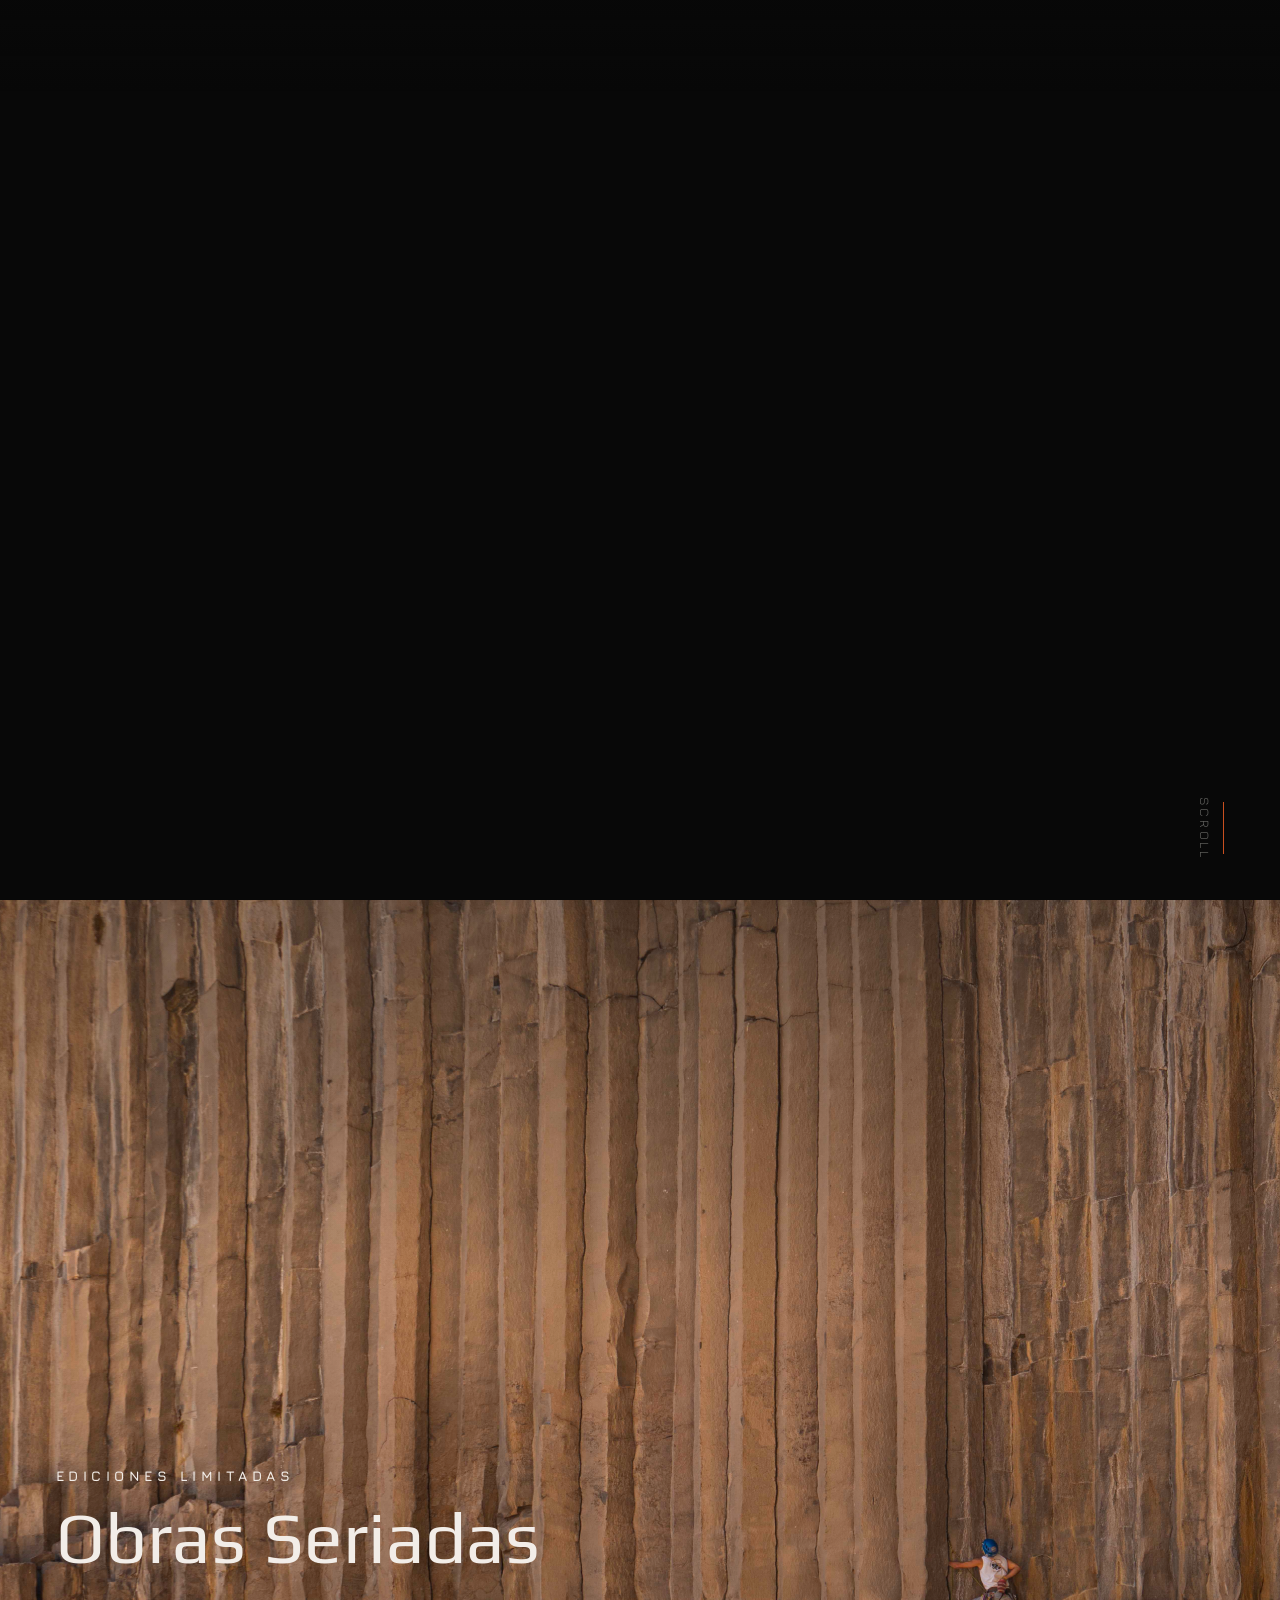
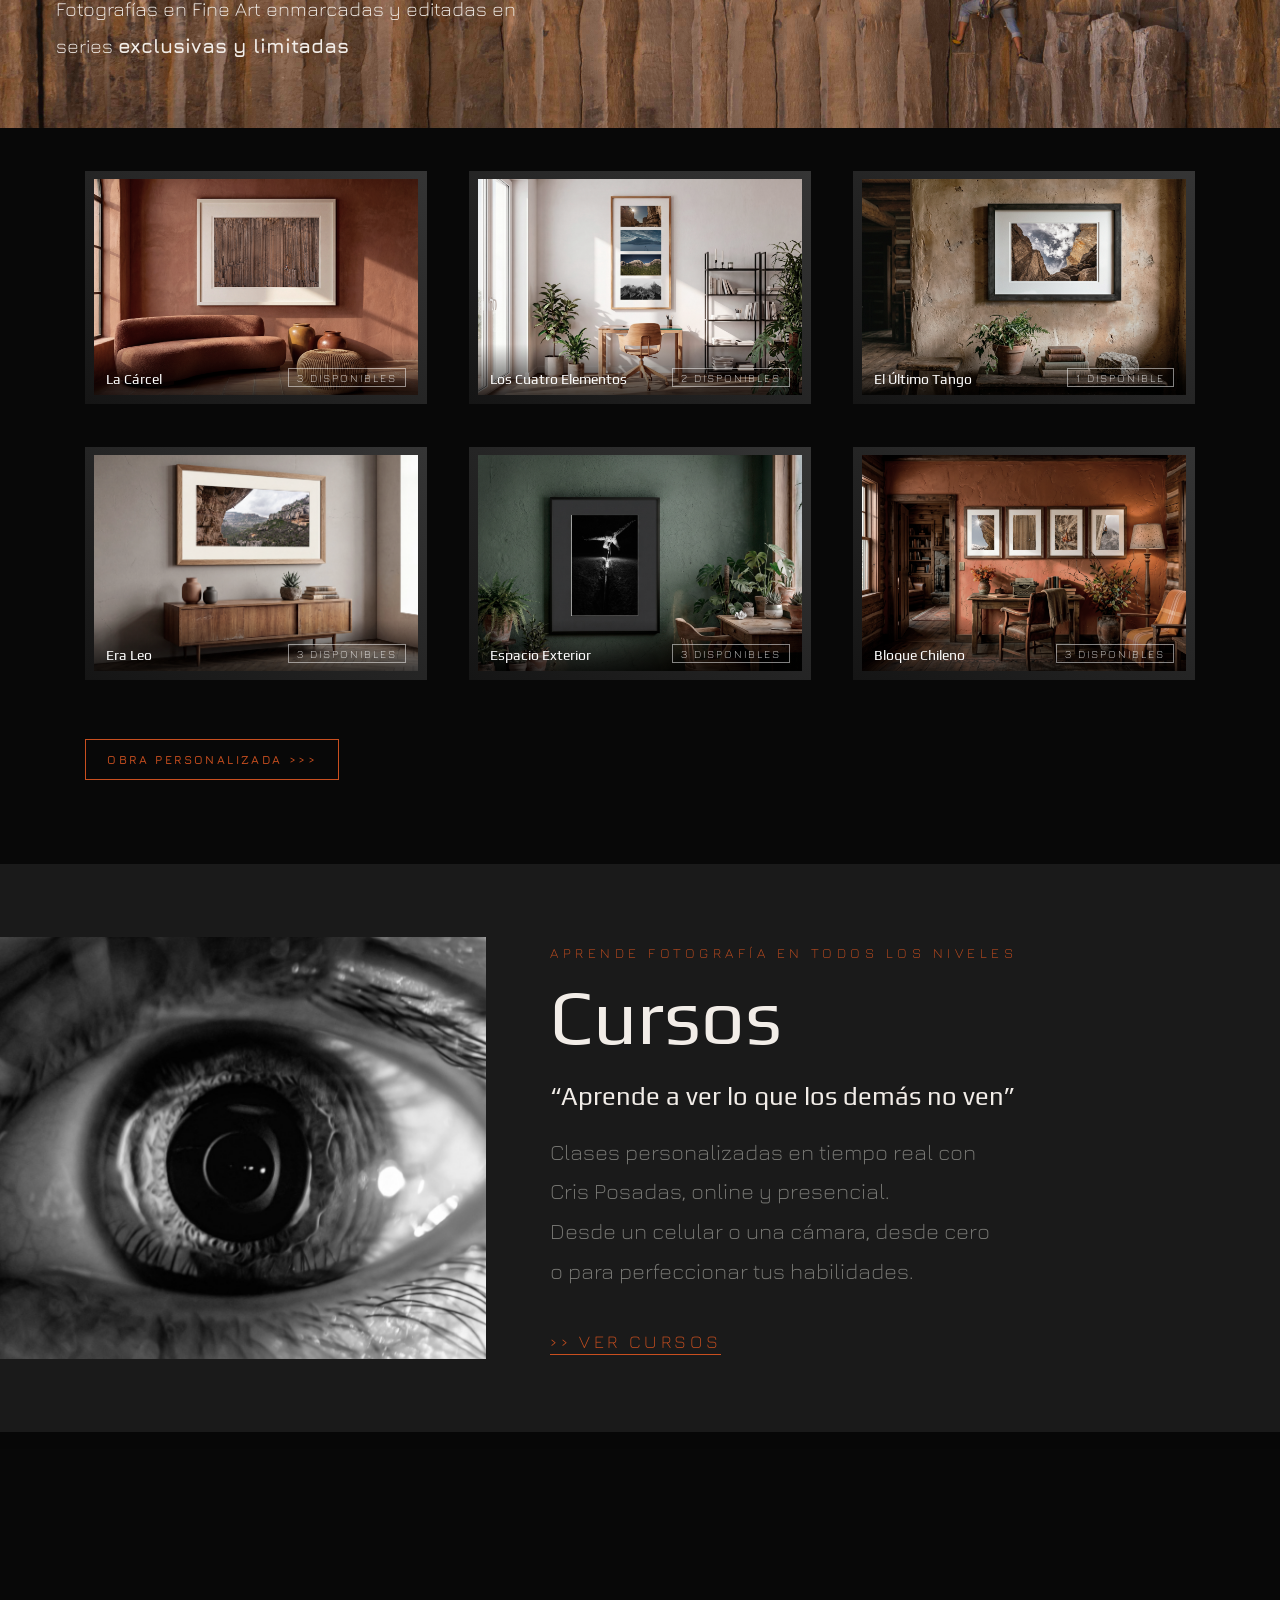
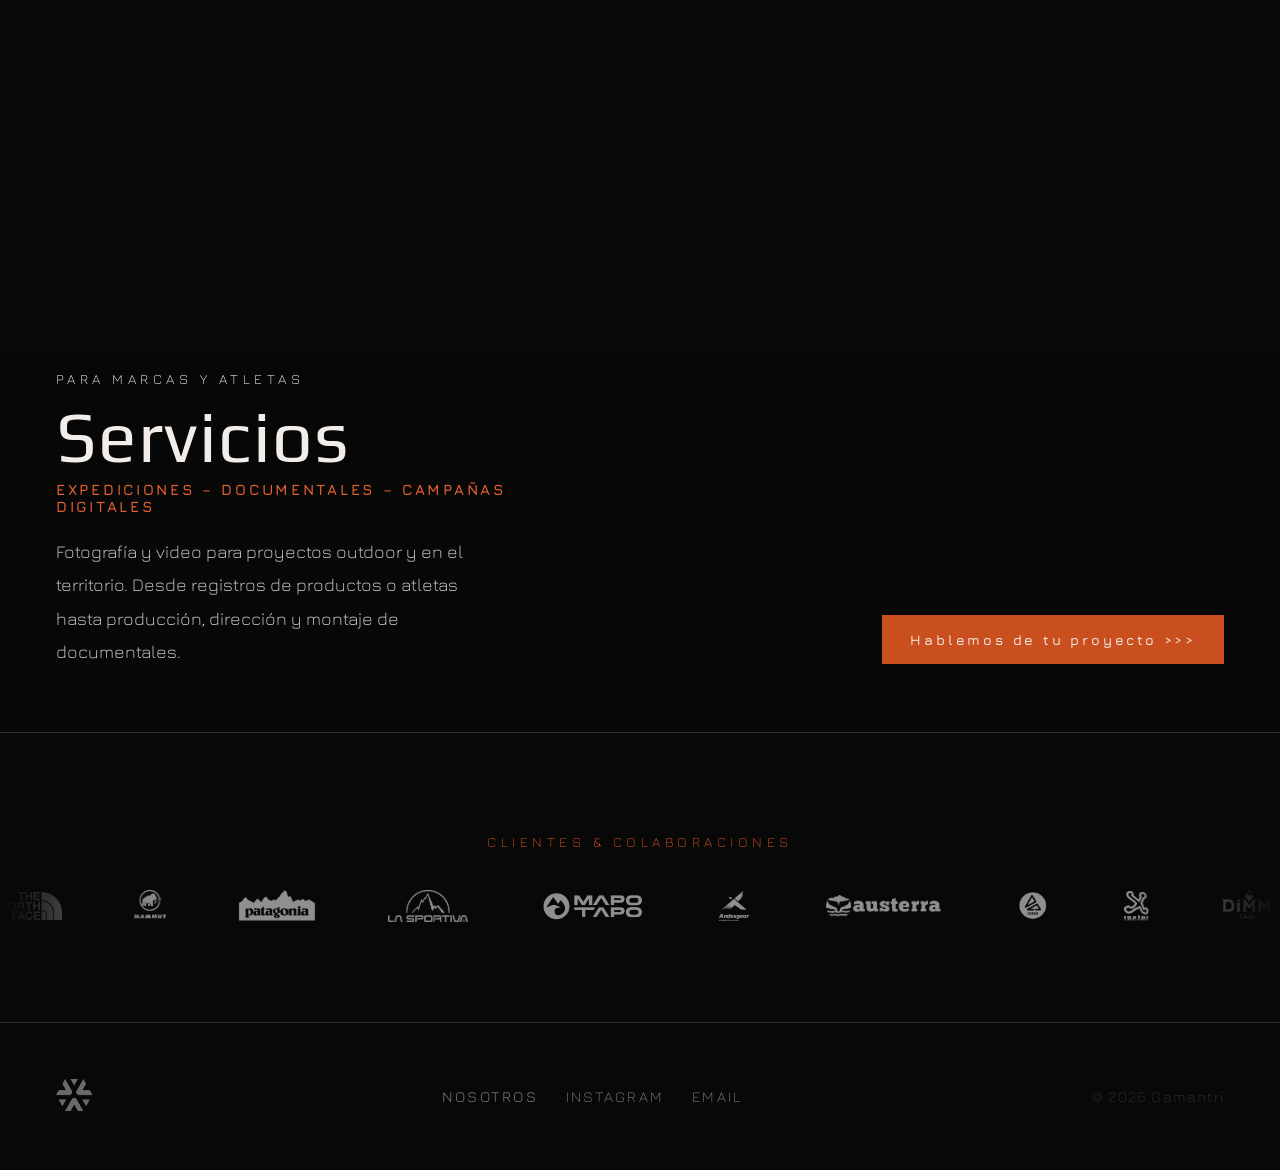
==== index.html @ 30b65efa "I-Ga-CO: swap imgFoto/Zoom/Full obras 3↔4 / mob-I-He: botón × para cerrar menú móvil Co-Authored-By:" ====
<!DOCTYPE html>
<html lang="es">
<head>
  <meta charset="UTF-8" />
  <meta name="viewport" content="width=device-width, initial-scale=1.0" />
  <title>GAMANTRI — Outdoor Photography</title>
  <meta name="description" content="Fotografía de escalada y naturaleza. Ediciones limitadas, cursos y servicios audiovisuales en los entornos más exigentes del planeta." />
  <meta property="og:type" content="website" />
  <meta property="og:url" content="https://gamantri.com/" />
  <meta property="og:title" content="GAMANTRI — Climbing and Outdoor Photography" />
  <meta property="og:description" content="Fotografía de escalada y naturaleza. Ediciones limitadas, cursos y servicios audiovisuales en los entornos más exigentes del planeta." />
  <meta property="og:image" content="https://gamantri.com/shared/assets/images/obras/1-O-Mu-F.jpg" />
  <meta name="twitter:card" content="summary_large_image" />
  <link rel="icon" type="image/svg+xml" href="shared/assets/favicon.svg" />

  <link rel="preconnect" href="https://cdnjs.cloudflare.com" />

  <link rel="stylesheet" href="shared/styles.css?v=6" />

  <script src="https://cdnjs.cloudflare.com/ajax/libs/gsap/3.12.5/gsap.min.js" defer></script>
  <script src="https://cdnjs.cloudflare.com/ajax/libs/gsap/3.12.5/ScrollTrigger.min.js" defer></script>
  <script src="shared/main.js?v=5" defer></script>
</head>
<body>

  <!-- Loader -->
  <div id="loader">
    <img src="shared/assets/logo-simbolo-blanco.png" alt="Gamantri" />
    <div id="loader-progress">
      <div id="loader-bar"><div id="loader-bar-fill"></div></div>
      <span id="loader-percent">0%</span>
    </div>
  </div>

  <!-- Menú mobile -->
  <div class="mobile-menu" id="mobile-menu">
    <button class="mobile-menu-close" onclick="closeMobileMenu()" aria-label="Cerrar menú">×</button>
    <a onclick="scrollToSection('#obras'); closeMobileMenu()"
       data-es="Obras" data-en="Fine Art">Obras</a>
    <a onclick="scrollToSection('#cursos'); closeMobileMenu()"
       data-es="Cursos" data-en="Courses">Cursos</a>
    <a onclick="scrollToSection('#servicios'); closeMobileMenu()"
       data-es="Servicios" data-en="Services">Servicios</a>
    <button onclick="openOverlay('overlay-cris'); closeMobileMenu()"
            data-es="Nosotros" data-en="About">Nosotros</button>
    <div class="lang-toggle mobile-lang" style="margin-top:40px">
      <button class="lang-btn active" onclick="setLang('es')">ES</button>
      <span class="lang-sep">·</span>
      <button class="lang-btn" onclick="setLang('en')">EN</button>
    </div>
  </div>

  <!-- ── HEADER ── -->
  <header id="header">
    <button class="logo-btn" onclick="scrollToTop()">
      <img src="shared/assets/logo-simbolo-blanco.png" alt="Gamantri" />
    </button>
    <div style="display:flex;align-items:center;gap:0">
      <nav class="nav-links">
        <a onclick="scrollToSection('#obras')"
           data-es="Obras" data-en="Fine Art">Obras</a>
        <a onclick="scrollToSection('#cursos')"
           data-es="Cursos" data-en="Courses">Cursos</a>
        <a onclick="scrollToSection('#servicios')"
           data-es="Servicios" data-en="Services">Servicios</a>
        <a onclick="openOverlay('overlay-cris')"
           data-es="Nosotros" data-en="About"
           style="color:var(--accent)">Nosotros</a>
      </nav>
      <div class="lang-toggle">
        <button class="lang-btn active" onclick="setLang('es')">ES</button>
        <span class="lang-sep">·</span>
        <button class="lang-btn" onclick="setLang('en')">EN</button>
      </div>
      <button class="hamburger" id="hamburger" onclick="toggleMobileMenu()" aria-label="Menú">
        <span></span><span></span><span></span>
      </button>
    </div>
  </header>

  <!-- ══════════════ HERO ══════════════ -->
  <section id="hero">
    <video class="hero-img" autoplay muted loop playsinline preload="auto">
      <source src="shared/assets/videos/HERO_3.mp4" type="video/mp4" />
    </video>
    <div class="hero-overlay"></div>
    <div class="hero-content">
      <img class="hero-logo" src="shared/assets/logo-horizontal-blanco.png" alt="Gamantri" />
      <p class="hero-tagline"
         data-es="Fotografía de escalada y naturaleza"
         data-en="Climbing and Outdoor Photography">
        Fotografía de escalada y naturaleza
      </p>
    </div>
    <div class="scroll-indicator">Scroll</div>
  </section>

  <!-- ══════════════ OBRAS ══════════════ -->
  <section id="obras">

    <div class="obras-hero">
      <div class="obras-hero-img"></div>
      <div class="obras-hero-overlay"></div>
      <div class="obras-hero-text">
        <div>
          <p class="label reveal"
             data-es="Ediciones limitadas" data-en="Limited editions">Ediciones limitadas</p>
          <h2 class="obras-hero-title reveal reveal-d1"
              data-es="Obras Seriadas" data-en="Fine Art Works">Obras Seriadas</h2>
        </div>
        <p class="obras-hero-copy reveal reveal-d2"
           data-es="Fotografías en Fine Art enmarcadas y editadas en series <strong>exclusivas y limitadas</strong>"
           data-en="Fine Art photographs framed and released in <strong>exclusive and limited</strong> series">
          Fotografías en Fine Art enmarcadas y editadas en series <strong>exclusivas y limitadas</strong>
        </p>
      </div>
    </div>

    <div class="obras-grid">

      <div class="obra-card" onclick="openObra(0)">
        <div class="obra-celda">
          <div class="obra-img-wrap">
            <img class="obra-img-base" src="shared/assets/images/obras/I-Ga/O-Mu-F (1).jpg" alt="La Cárcel" />
            <img class="obra-img-hover" src="shared/assets/images/obras/I-Ga/O-Mu-Z (1).jpg" alt="La Cárcel color" />
            <div class="obra-label">
              <div class="obra-card-title">La Cárcel</div>
              <span class="obra-badge" data-es="3 disponibles" data-en="3 available">3 disponibles</span>
            </div>
          </div>
        </div>
      </div>

      <div class="obra-card" onclick="openObra(2)">
        <div class="obra-celda">
          <div class="obra-img-wrap">
            <img class="obra-img-base" src="shared/assets/images/obras/I-Ga/O-Mu-F (2).jpg" alt="Los Cuatro Elementos" />
            <img class="obra-img-hover" src="shared/assets/images/obras/I-Ga/O-Mu-Z (2).jpg" alt="Los Cuatro Elementos color" />
            <div class="obra-label">
              <div class="obra-card-title">Los Cuatro Elementos</div>
              <span class="obra-badge" data-es="2 disponibles" data-en="2 available">2 disponibles</span>
            </div>
          </div>
        </div>
      </div>

      <div class="obra-card" onclick="openObra(6)">
        <div class="obra-celda">
          <div class="obra-img-wrap">
            <img class="obra-img-base" src="shared/assets/images/obras/I-Ga/O-Mu-F (3).jpg" alt="El Último Tango" />
            <img class="obra-img-hover" src="shared/assets/images/obras/I-Ga/O-Mu-Z (3).jpg" alt="El Último Tango color" />
            <div class="obra-label">
              <div class="obra-card-title">El Último Tango</div>
              <span class="obra-badge" data-es="1 disponible" data-en="1 available">1 disponible</span>
            </div>
          </div>
        </div>
      </div>

      <div class="obra-card" onclick="openObra(3)">
        <div class="obra-celda">
          <div class="obra-img-wrap">
            <img class="obra-img-base" src="shared/assets/images/obras/I-Ga/O-Mu-F (4).jpg" alt="Era Leo" />
            <img class="obra-img-hover" src="shared/assets/images/obras/I-Ga/O-Mu-Z (4).jpg" alt="Era Leo color" />
            <div class="obra-label">
              <div class="obra-card-title">Era Leo</div>
              <span class="obra-badge" data-es="3 disponibles" data-en="3 available">3 disponibles</span>
            </div>
          </div>
        </div>
      </div>

      <div class="obra-card" onclick="openObra(9)">
        <div class="obra-celda">
          <div class="obra-img-wrap">
            <img class="obra-img-base" src="shared/assets/images/obras/I-Ga/O-Mu-F (5).jpg" alt="Universo" />
            <img class="obra-img-hover" src="shared/assets/images/obras/I-Ga/O-Mu-Z (5).jpg" alt="Universo color" />
            <div class="obra-label">
              <div class="obra-card-title">Espacio Exterior</div>
              <span class="obra-badge" data-es="3 disponibles" data-en="3 available">3 disponibles</span>
            </div>
          </div>
        </div>
      </div>

      <div class="obra-card" onclick="openObra(8)">
        <div class="obra-celda">
          <div class="obra-img-wrap">
            <img class="obra-img-base" src="shared/assets/images/obras/I-Ga/O-Mu-F (6).jpg" alt="Bloque Chileno" />
            <img class="obra-img-hover" src="shared/assets/images/obras/I-Ga/O-Mu-Z (6).jpg" alt="Bloque Chileno color" />
            <div class="obra-label">
              <div class="obra-card-title">Bloque Chileno</div>
              <span class="obra-badge" data-es="3 disponibles" data-en="3 available">3 disponibles</span>
            </div>
          </div>
        </div>
      </div>

    </div>

    <div class="obras-footer-row">
      <button class="btn-obra-personalizada" onclick="openOverlayEncargo('personalizada')"
              data-es="OBRA PERSONALIZADA >>>" data-en="CUSTOM ARTWORK >>>">OBRA PERSONALIZADA >>></button>
      <a class="btn-coleccion-exclusiva" href="obras-exclusivas.html" id="btn-oex-cta">
        <span class="oex-cta-text" data-es="COLECCIÓN EXCLUSIVA" data-en="EXCLUSIVE COLLECTION">COLECCIÓN EXCLUSIVA</span>
        <img class="oex-cta-logo" src="shared/assets/logo-simbolo-blanco.png" alt="" />
      </a>
    </div>

  </section>

  <!-- ══════════════ CURSOS ══════════════ -->
  <section id="cursos">

    <div class="cursos-video">
      <img src="shared/assets/images/cursos/0-C-P.jpg" alt="Cursos Gamantri" style="width:100%;height:100%;object-fit:cover;display:block;" />
    </div>

    <div class="cursos-text">
      <p class="label reveal"
         data-es="Aprende fotografía en todos los niveles"
         data-en="Learn photography at every level">Aprende fotografía en todos los niveles</p>
      <h2 class="cursos-title reveal reveal-d1" data-es="Cursos" data-en="Courses">Cursos</h2>
      <p class="cursos-hook reveal reveal-d2"
         data-es="&ldquo;Aprende a ver lo que los demás no ven&rdquo;"
         data-en="&ldquo;Learn to see what others can&rsquo;t&rdquo;">
        &ldquo;Aprende a ver lo que los demás no ven&rdquo;
      </p>
      <p class="cursos-copy reveal reveal-d2"
         data-es="Clases personalizadas en tiempo real con Cris Posadas, on-line y presencial. Desde un celular o una cámara, desde cero o para perfeccionar tus habilidades."
         data-en="Personalized real-time lessons with Cris Posadas, online and in person. From a phone or a camera, from scratch or to sharpen your skills.">
        Clases personalizadas en tiempo real con Cris Posadas, online y presencial.<br>
        Desde un celular o una cámara, desde cero o para perfeccionar tus habilidades.
      </p>
      <div class="reveal reveal-d3">
        <a class="cursos-cta" href="cursos.html"
           data-es="&rsaquo;&rsaquo; Ver Cursos"
           data-en="&rsaquo;&rsaquo; View Courses">&rsaquo;&rsaquo; Ver Cursos</a>
      </div>
    </div>

  </section>

  <!-- ══════════════ SERVICIOS ══════════════ -->
  <section id="servicios">
    <video class="servicios-video" autoplay muted loop playsinline preload="auto">
      <source src="shared/assets/videos/SERVICIOS.mp4" type="video/mp4" />
    </video>
    <div class="servicios-overlay"></div>
    <div class="servicios-bottom-gradient"></div>
    <div class="servicios-content">
      <div class="servicios-left">
        <p class="label reveal"
           data-es="Para marcas y atletas" data-en="For brands &amp; athletes">Para marcas y atletas</p>
        <h2 class="servicios-title reveal reveal-d1"
            data-es="Servicios" data-en="Services">Servicios</h2>
        <p class="servicios-subtitle reveal reveal-d2">
          <span data-es="Expediciones – Documentales – Campañas digitales"
                data-en="Expeditions – Documentaries – Digital campaigns">Expediciones – Documentales – Campañas digitales</span>
        </p>
        <p class="servicios-copy reveal reveal-d3"
           data-es="Fotografía y video para proyectos outdoor y en el territorio. Desde registros de productos o atletas hasta producción, dirección y montaje de documentales."
           data-en="Photography and video for outdoor and field projects. From product or athlete shoots to production, direction and editing of documentaries.">
          Fotografía y video para proyectos outdoor y en el territorio. Desde registros de productos o atletas hasta producción, dirección y montaje de documentales.
        </p>
      </div>
      <div class="servicios-right reveal reveal-d3">
        <button class="btn-servicios" onclick="openOverlay('overlay-briefing')"
                data-es="Hablemos de tu proyecto >>>" data-en="Let's talk about your project >>>">
          Hablemos de tu proyecto >>>
        </button>
      </div>
    </div>
  </section>

  <!-- ══════════════ CLIENTES ══════════════ -->
  <section id="clientes">
    <p class="label reveal" style="text-align:center"
       data-es="Clientes &amp; Colaboraciones" data-en="Clients &amp; Collaborations">Clientes &amp; Colaboraciones</p>
    <div class="marquee-track">
      <div class="marquee-inner">
        <img class="logo-client" src="shared/assets/logos-footer/1-TNF.png" alt="The North Face" loading="lazy" onclick="openFooterFoto('1-TNF')">
        <img class="logo-client" src="shared/assets/logos-footer/2-M.png" alt="2-M" loading="lazy" onclick="openFooterFoto('2-M')">
        <img class="logo-client" src="shared/assets/logos-footer/3-P.png" alt="3-P" loading="lazy" onclick="openFooterFoto('3-P')">
        <img class="logo-client" src="shared/assets/logos-footer/4-LS.png" alt="4-LS" loading="lazy" onclick="openFooterFoto('4-LS')">
        <img class="logo-client" src="shared/assets/logos-footer/5-MT.png" alt="5-MT" loading="lazy" onclick="openFooterFoto('5-MT')">
        <img class="logo-client" src="shared/assets/logos-footer/6-AG.png" alt="6-AG" loading="lazy" onclick="openFooterFoto('6-AG')">
        <img class="logo-client" src="shared/assets/logos-footer/7-A.png" alt="7-A" loading="lazy" onclick="openFooterFoto('7-A')">
        <img class="logo-client" src="shared/assets/logos-footer/8-C.png" alt="8-C" loading="lazy" onclick="openFooterFoto('8-C')">
        <img class="logo-client" src="shared/assets/logos-footer/9-R.png" alt="9-R" loading="lazy" onclick="openFooterFoto('9-R')">
        <img class="logo-client" src="shared/assets/logos-footer/10-DC.png" alt="10-DC" loading="lazy" onclick="openFooterFoto('10-DC')">
        <img class="logo-client" src="shared/assets/logos-footer/11-DA.png" alt="11-DA" loading="lazy" onclick="openFooterFoto('11-DA')">
        <img class="logo-client" src="shared/assets/logos-footer/12-S.png" alt="12-S" loading="lazy" onclick="openFooterFoto('12-S')">
        <img class="logo-client" src="shared/assets/logos-footer/13-G.png" alt="13-G" loading="lazy" onclick="openFooterFoto('13-G')">
        <img class="logo-client" src="shared/assets/logos-footer/14-CC.png" alt="14-CC" loading="lazy" onclick="openFooterFoto('14-CC')">
        <img class="logo-client" src="shared/assets/logos-footer/15-G.png" alt="15-G" loading="lazy" onclick="openFooterFoto('15-G')">
        <img class="logo-client" src="shared/assets/logos-footer/16-OC.png" alt="16-OC" loading="lazy" onclick="openFooterFoto('16-OC')">
        <img class="logo-client" src="shared/assets/logos-footer/17-TCH.png" alt="17-TCH" loading="lazy" onclick="openFooterFoto('17-TCH')">
        <img class="logo-client" src="shared/assets/logos-footer/18-S.png" alt="18-S" loading="lazy" onclick="openFooterFoto('18-S')">
        <img class="logo-client" src="shared/assets/logos-footer/19-M.png" alt="19-M" loading="lazy" onclick="openFooterFoto('19-M')">
        <img class="logo-client" src="shared/assets/logos-footer/20-RM.png" alt="20-RM" loading="lazy" onclick="openFooterFoto('20-RM')">
        <!-- Duplicado para loop continuo -->
        <img class="logo-client" src="shared/assets/logos-footer/1-TNF.png" alt="The North Face" loading="lazy" onclick="openFooterFoto('1-TNF')">
        <img class="logo-client" src="shared/assets/logos-footer/2-M.png" alt="2-M" loading="lazy" onclick="openFooterFoto('2-M')">
        <img class="logo-client" src="shared/assets/logos-footer/3-P.png" alt="3-P" loading="lazy" onclick="openFooterFoto('3-P')">
        <img class="logo-client" src="shared/assets/logos-footer/4-LS.png" alt="4-LS" loading="lazy" onclick="openFooterFoto('4-LS')">
        <img class="logo-client" src="shared/assets/logos-footer/5-MT.png" alt="5-MT" loading="lazy" onclick="openFooterFoto('5-MT')">
        <img class="logo-client" src="shared/assets/logos-footer/6-AG.png" alt="6-AG" loading="lazy" onclick="openFooterFoto('6-AG')">
        <img class="logo-client" src="shared/assets/logos-footer/7-A.png" alt="7-A" loading="lazy" onclick="openFooterFoto('7-A')">
        <img class="logo-client" src="shared/assets/logos-footer/8-C.png" alt="8-C" loading="lazy" onclick="openFooterFoto('8-C')">
        <img class="logo-client" src="shared/assets/logos-footer/9-R.png" alt="9-R" loading="lazy" onclick="openFooterFoto('9-R')">
        <img class="logo-client" src="shared/assets/logos-footer/10-DC.png" alt="10-DC" loading="lazy" onclick="openFooterFoto('10-DC')">
        <img class="logo-client" src="shared/assets/logos-footer/11-DA.png" alt="11-DA" loading="lazy" onclick="openFooterFoto('11-DA')">
        <img class="logo-client" src="shared/assets/logos-footer/12-S.png" alt="12-S" loading="lazy" onclick="openFooterFoto('12-S')">
        <img class="logo-client" src="shared/assets/logos-footer/13-G.png" alt="13-G" loading="lazy" onclick="openFooterFoto('13-G')">
        <img class="logo-client" src="shared/assets/logos-footer/14-CC.png" alt="14-CC" loading="lazy" onclick="openFooterFoto('14-CC')">
        <img class="logo-client" src="shared/assets/logos-footer/15-G.png" alt="15-G" loading="lazy" onclick="openFooterFoto('15-G')">
        <img class="logo-client" src="shared/assets/logos-footer/16-OC.png" alt="16-OC" loading="lazy" onclick="openFooterFoto('16-OC')">
        <img class="logo-client" src="shared/assets/logos-footer/17-TCH.png" alt="17-TCH" loading="lazy" onclick="openFooterFoto('17-TCH')">
        <img class="logo-client" src="shared/assets/logos-footer/18-S.png" alt="18-S" loading="lazy" onclick="openFooterFoto('18-S')">
        <img class="logo-client" src="shared/assets/logos-footer/19-M.png" alt="19-M" loading="lazy" onclick="openFooterFoto('19-M')">
        <img class="logo-client" src="shared/assets/logos-footer/20-RM.png" alt="20-RM" loading="lazy" onclick="openFooterFoto('20-RM')">
      </div>
    </div>
  </section>

  <!-- ══════════════ FOOTER ══════════════ -->
  <footer>
    <div class="footer-logo">
      <img src="shared/assets/logo-simbolo-blanco.png" alt="Gamantri" loading="lazy" />
    </div>
    <div class="footer-links">
      <button onclick="openOverlay('overlay-cris')" data-es="Nosotros" data-en="About">Nosotros</button>
      <a href="https://www.instagram.com/gamantri/" target="_blank">Instagram</a>
      <a href="mailto:crisposadas@gamantri.com">Email</a>
    </div>
    <span class="footer-copy">© 2026 Gamantri</span>
  </footer>


  <!-- ══════════════════════════════════════
       OVERLAYS
  ══════════════════════════════════════ -->

  <!-- Obra detalle -->
  <div class="overlay" id="overlay-obra">
    <div class="overlay-close-wrap"><button class="overlay-close" onclick="closeOverlay('overlay-obra')">×</button></div>
    <div class="obra-modal-grid">

      <div class="obra-modal-fotos">
        <img id="obra-foto-sola" class="obra-modal-foto-item" src="" alt="" loading="lazy" />
        <img id="obra-foto-zoom" class="obra-modal-foto-item" src="" alt="" loading="lazy" />
        <img id="obra-foto-full" class="obra-modal-foto-item" src="" alt="" loading="lazy" />
      </div>

      <div class="obra-modal-panel">
        <p class="label" style="margin-bottom:8px" data-es="Edición Limitada" data-en="Limited Edition">Edición Limitada</p>
        <h2 class="obra-modal-titulo" id="obra-modal-titulo"></h2>
        <p class="obra-modal-desc" id="obra-modal-desc"></p>

        <div class="obra-series" id="obra-modal-series"></div>

        <div class="obra-modal-sep"></div>

        <div class="obra-modal-specs">
          <div class="spec-row">
            <span class="spec-key" data-es="Piezas" data-en="Pieces">Piezas</span>
            <span class="spec-val" id="obra-modal-piezas"></span>
          </div>
          <div class="spec-row">
            <span class="spec-key" data-es="Impresión" data-en="Print">Impresión</span>
            <span class="spec-val">Fine Art</span>
          </div>
          <div class="spec-row">
            <span class="spec-key" data-es="Enmarcado" data-en="Framing">Enmarcado</span>
            <span class="spec-val" data-es="A elección" data-en="Custom">A elección</span>
          </div>
        </div>

        <p class="obra-ref-label" data-es="Referencia imagen:" data-en="Image reference:">Referencia imagen:</p>
        <p class="obra-ref-text" id="obra-modal-ref"></p>

        <p class="obra-precio-grande" id="obra-modal-precio"></p>

        <button class="btn-encargar"
                onclick="closeOverlay('overlay-obra'); openOverlayEncargo('catalogo')"
                data-es="Encargar ahora" data-en="Order now">
          Encargar ahora
        </button>
      </div>

    </div><!-- /obra-modal-grid -->
  </div><!-- /overlay-obra -->

  <!-- Formulario de encargo -->
  <div class="overlay" id="overlay-encargo">
    <button class="overlay-close" onclick="closeOverlay('overlay-encargo')">×</button>
    <div class="form-overlay-inner">
      <p class="form-step" data-es="Obras · Encargo" data-en="Works · Order">Obras · Encargo</p>
      <h2 class="form-title"
          data-es="Encarga una obra." data-en="Order a work.">Encarga una obra.</h2>
      <p style="font-size:13px;color:var(--muted);line-height:1.8;margin-bottom:40px;margin-top:-32px"
         data-es="Personaliza el enmarcado de una fotografía existente o solicita un trabajo comisionado."
         data-en="Customize the framing of an existing photograph or request a commissioned work.">
        Personaliza el enmarcado de una fotografía existente o solicita un trabajo comisionado.
      </p>
      <form onsubmit="event.preventDefault(); submitOverlayForm(this, 'overlay-encargo', 'overlay-ok-obras')">
        <input type="hidden" name="access_key" value="ec87737e-e001-455d-88c3-e32409b6b2d0" />
        <input type="hidden" name="to" value="crisposadas@gamantri.com" />
        <input type="hidden" name="subject" value="Nueva consulta — Encargo de Obra · Gamantri" />
        <div class="form-group">
          <label class="form-label" data-es="Nombre" data-en="Name">Nombre</label>
          <input class="form-input" type="text" name="nombre" required />
        </div>
        <div class="form-group">
          <label class="form-label">Email</label>
          <input class="form-input" type="email" name="email" required />
        </div>
        <div class="form-group">
          <label class="form-label" data-es="Teléfono / WhatsApp" data-en="Phone / WhatsApp">Teléfono / WhatsApp</label>
          <input class="form-input" type="tel" name="telefono" />
        </div>
        <div class="form-group">
          <label class="form-label" data-es="Tipo de encargo" data-en="Order type">Tipo de encargo</label>
          <select class="form-select" id="encargo-tipo" name="tipo_encargo">
            <option value="catalogo" data-es="Encargar obra del catálogo" data-en="Order from catalog">Encargar obra del catálogo</option>
            <option value="personalizada" data-es="Personalizar obra existente" data-en="Customize existing work">Personalizar obra existente</option>
            <option value="comision" data-es="Fotografía comisionada" data-en="Commissioned photography">Fotografía comisionada</option>
          </select>
        </div>
        <div class="form-group">
          <label class="form-label" data-es="Descripción del encargo" data-en="Order description">Descripción del encargo</label>
          <textarea class="form-textarea" name="descripcion" rows="4"></textarea>
        </div>
        <button class="btn-outline btn-accent-outline" type="submit"
                style="font-family:'Jura',sans-serif;font-size:11px;letter-spacing:0.2em;text-transform:uppercase"
                data-es="Enviar" data-en="Send">Enviar</button>
      </form>
    </div>
  </div>

  <!-- Nosotros / About -->
  <div class="overlay" id="overlay-cris">
    <button class="overlay-close" onclick="closeOverlay('overlay-cris')">×</button>
    <div class="modal-nosotros">

      <!-- ① MARCA -->
      <div class="nosotros-brand">
        <p class="label nosotros-tag"
           data-es="¿Qué significa?" data-en="What does it mean?">¿Qué significa?</p>
        <img class="nosotros-logo" src="shared/assets/logo-horizontal-blanco.png" alt="Gamantri" />
        <p class="nosotros-subtag"
           data-es="Viajes · Escalada · Naturaleza"
           data-en="Travel · Climbing · Nature">Viajes · Escalada · Naturaleza</p>
        <p class="nosotros-bio-brand"
           data-es='«gamantri» es un neologismo creado a partir de los conceptos «GAMAN», que en japonés significa «capacidad de resistir a la adversidad estoicamente», y «YATRI», que en Nepalí es un nombre de mujer y significa «viajera».<br>Se apoya en el concepto de los triángulos «TRI» y responde a la relación técnica y orgánica entre lo humano y lo natural.<br><br>Es una marca dedicada a rescatar el valor de los espacios naturales y fomentar su protección a través de las imágenes. La escalada y el montañismo son el medio para llegar a esos lugares y acercar a las personas a ellos, con admiración y respeto.'
           data-en='«gamantri» is a neologism coined from «GAMAN», which in Japanese means «the ability to endure adversity with stoic patience», and «YATRI», a feminine name in Nepali meaning «traveler».<br>It draws on the concept of triangles «TRI» and expresses the technical and organic relationship between the human and the natural.<br><br>It is a brand dedicated to capturing the value of natural spaces and fostering their protection through imagery. Climbing and mountaineering are the means to reach those places and connect people with them, with admiration and respect.'>
          «gamantri» es un neologismo creado a partir de los conceptos «GAMAN», que en japonés significa «capacidad de resistir a la adversidad estoicamente», y «YATRI», que en Nepalí es un nombre de mujer y significa «viajera».<br>Se apoya en el concepto de los triángulos «TRI» y responde a la relación técnica y orgánica entre lo humano y lo natural.<br><br>Es una marca dedicada a rescatar el valor de los espacios naturales y fomentar su protección a través de las imágenes. La escalada y el montañismo son el medio para llegar a esos lugares y acercar a las personas a ellos, con admiración y respeto.
        </p>
      </div>

      <!-- ② FOTO + ③ CRIS -->
      <div class="nosotros-lower">
        <div class="nosotros-foto"></div>
        <div class="nosotros-cris">
          <h2 class="nosotros-nombre">Cris Posadas</h2>
          <p class="nosotros-rol">Photographer · Filmmaker · Civil Engineer</p>
          <p class="nosotros-bio-cris"
             data-es="Fundador y director de Gamantri. Viajero por excelencia, escalador y fotógrafo por pasión y profesión; artista por consecuencia. Trabaja con grandes marcas, atletas e instituciones alrededor del mundo, fomentando el desarrollo del deporte outdoor y el activismo natural."
             data-en="Founder and director of Gamantri. Traveler at heart, climber and photographer by passion and profession; artist by consequence. Works with major brands, athletes and institutions around the world, fostering the development of outdoor sports and nature activism.">
            Fundador y director de Gamantri. Viajero por excelencia, escalador y fotógrafo por pasión y profesión; artista por consecuencia. Trabaja con grandes marcas, atletas e instituciones alrededor del mundo, fomentando el desarrollo del deporte outdoor y el activismo natural.
          </p>
          <div class="nosotros-actions">
            <a class="btn-outline" href="https://www.instagram.com/gamantri/" target="_blank">Instagram</a>
            <a class="btn-outline" href="mailto:crisposadas@gamantri.com">Email</a>
          </div>
        </div>
      </div>

    </div>
  </div>

  <!-- Briefing Servicios -->
  <div class="overlay" id="overlay-briefing">
    <button class="overlay-close" onclick="closeOverlay('overlay-briefing')">×</button>
    <div class="form-overlay-inner">
      <p class="form-step" data-es="Servicios · Briefing" data-en="Services · Briefing">Servicios · Briefing</p>
      <h2 class="form-title" data-es="Tu proyecto" data-en="Your project">Tu proyecto</h2>
      <form onsubmit="event.preventDefault(); submitOverlayForm(this, 'overlay-briefing', 'overlay-ok-servicios')">
        <input type="hidden" name="access_key" value="ec87737e-e001-455d-88c3-e32409b6b2d0" />
        <input type="hidden" name="to" value="crisposadas@gamantri.com" />
        <input type="hidden" name="subject" value="Nueva consulta — Briefing Servicios · Gamantri" />
        <div class="form-group">
          <label class="form-label" data-es="Nombre / Empresa" data-en="Name / Company">Nombre / Empresa</label>
          <input class="form-input" type="text" name="nombre" required />
        </div>
        <div class="form-group">
          <label class="form-label" data-es="Email" data-en="Email">Email</label>
          <input class="form-input" type="email" name="email" required />
        </div>
        <div class="form-group">
          <label class="form-label" data-es="Teléfono / WhatsApp" data-en="Phone / WhatsApp">Teléfono / WhatsApp</label>
          <input class="form-input" type="tel" name="telefono" />
        </div>
        <div class="form-group">
          <label class="form-label" data-es="Tipo de proyecto" data-en="Project type">Tipo de proyecto</label>
          <select class="form-select" name="tipo_proyecto">
            <option data-es="Expedición / Documental" data-en="Expedition / Documentary">Expedición / Documental</option>
            <option data-es="Campaña de marca" data-en="Brand campaign">Campaña de marca</option>
            <option data-es="Contenido para redes" data-en="Social media content">Contenido para redes</option>
            <option data-es="Atleta / Deportista" data-en="Athlete / Sports">Atleta / Deportista</option>
            <option data-es="Otro" data-en="Other">Otro</option>
          </select>
        </div>
        <div class="form-group">
          <label class="form-label" data-es="Locación / Contexto" data-en="Location / Context">Locación / Contexto</label>
          <input class="form-input" type="text" name="locacion" />
        </div>
        <div class="form-group">
          <label class="form-label" data-es="Fechas estimadas" data-en="Estimated dates">Fechas estimadas</label>
          <input class="form-input" type="text" name="fechas" />
        </div>
        <div class="form-group">
          <label class="form-label" data-es="Referentes visuales" data-en="Visual references">Referentes visuales</label>
          <textarea class="form-textarea" name="referentes" rows="3"></textarea>
        </div>
        <div class="form-group">
          <label class="form-label" data-es="Presupuesto aproximado (opcional)" data-en="Approximate budget (optional)">Presupuesto aproximado (opcional)</label>
          <input class="form-input" type="text" name="presupuesto" />
        </div>
        <button class="btn-outline btn-accent-outline" type="submit"
                style="font-family:'Jura',sans-serif;font-size:11px;letter-spacing:0.2em;text-transform:uppercase"
                data-es="Enviar briefing" data-en="Send briefing">Enviar briefing</button>
      </form>
    </div>
  </div>

  <!-- Confirmación Obras (FM-02) -->
  <div class="overlay" id="overlay-ok-obras">
    <button class="overlay-close" onclick="closeOverlay('overlay-ok-obras')">×</button>
    <div class="confirm-screen">
      <div>
        <img src="shared/assets/logo-simbolo-blanco.png" alt="Gamantri" class="confirm-logo" />
        <p class="label" style="text-align:center;margin-bottom:16px"
           data-es="Mensaje recibido" data-en="Message received">Mensaje recibido</p>
        <h2 class="confirm-title" data-es="Gracias" data-en="Thank you">Gracias</h2>
        <p class="confirm-copy"
           data-es="Recibimos tu pedido. Nos comunicaremos contigo a la brevedad para coordinar la producción de tu obra."
           data-en="We received your order. We'll be in touch shortly to coordinate the production of your work.">
          Recibimos tu pedido. Nos comunicaremos contigo a la brevedad para coordinar la producción de tu obra.
        </p>
        <button class="btn-outline" onclick="closeOverlay('overlay-ok-obras')"
                style="font-family:'Jura',sans-serif;font-size:11px;letter-spacing:0.2em;text-transform:uppercase"
                data-es="Cerrar" data-en="Close">
          Cerrar
        </button>
      </div>
    </div>
  </div>

  <!-- Confirmación Servicios (FM-03) -->
  <div class="overlay" id="overlay-ok-servicios">
    <button class="overlay-close" onclick="closeOverlay('overlay-ok-servicios')">×</button>
    <div class="confirm-screen">
      <div>
        <img src="shared/assets/logo-simbolo-blanco.png" alt="Gamantri" class="confirm-logo" />
        <p class="label" style="text-align:center;margin-bottom:16px"
           data-es="Mensaje recibido" data-en="Message received">Mensaje recibido</p>
        <h2 class="confirm-title" data-es="Gracias" data-en="Thank you">Gracias</h2>
        <p class="confirm-copy"
           data-es="Recibimos tu propuesta. Nos comunicaremos contigo a la brevedad para coordinar los detalles del proyecto."
           data-en="We received your proposal. We'll be in touch shortly to coordinate the project details.">
          Recibimos tu propuesta. Nos comunicaremos contigo a la brevedad para coordinar los detalles del proyecto.
        </p>
        <button class="btn-outline" onclick="closeOverlay('overlay-ok-servicios')"
                style="font-family:'Jura',sans-serif;font-size:11px;letter-spacing:0.2em;text-transform:uppercase"
                data-es="Cerrar" data-en="Close">
          Cerrar
        </button>
      </div>
    </div>
  </div>

  <!-- Modal foto de cliente/colaborador (FT-02) -->
  <div class="overlay" id="footer-foto-modal">
    <button class="overlay-close" onclick="closeOverlay('footer-foto-modal')">×</button>
    <div class="footer-modal-inner">
      <div class="footer-modal-passe">
        <img id="footer-modal-foto" src="" alt="" />
      </div>
    </div>
  </div>

  <!-- Scroll hint obras (fuera del overlay para evitar backdrop-filter) -->
  <div class="obra-scroll-hint" id="obra-scroll-hint" aria-hidden="true">
    <svg width="24" height="24" viewBox="0 0 24 24" fill="none" stroke="currentColor" stroke-width="1.5" stroke-linecap="round" stroke-linejoin="round">
      <polyline points="6 9 12 15 18 9"></polyline>
    </svg>
    <span>Scroll</span>
  </div>

  <!-- Hero ambient sound — autoplay silencioso si el browser lo bloquea -->
  <audio id="hero-sound" src="shared/assets/sounds/hero-ambient.mp3" preload="auto"></audio>

</body>
</html>
---- shared/styles.css ----
@font-face {
  font-family: 'Griffiths';
  src: url('assets/fonts/Griffiths/Griffiths.otf') format('opentype');
  font-weight: 400;
  font-display: swap;
}
@font-face {
  font-family: 'Play';
  src: url('assets/fonts/Play/Play-Regular.ttf') format('truetype');
  font-weight: 400;
  font-display: swap;
}
@font-face {
  font-family: 'Play';
  src: url('assets/fonts/Play/Play-Bold.ttf') format('truetype');
  font-weight: 700;
  font-display: swap;
}
@font-face {
  font-family: 'Jura';
  src: url('assets/fonts/Jura/Jura-VariableFont_wght.ttf') format('truetype');
  font-weight: 100 900;
  font-display: swap;
}

/* ── RESET ── */
*, *::before, *::after { box-sizing: border-box; margin: 0; padding: 0; }
html { scroll-behavior: smooth; }

:root {
  --base:    #080808;
  --surface: #111111;
  --stone:   #2E2E2C;
  --text:    #F2EDE8;
  --muted:   #7a7a76;
  --accent:  #C94F1F;
  --ease:    cubic-bezier(0.16, 1, 0.3, 1);
}

body {
  background: var(--base);
  color: var(--text);
  font-family: 'Jura', sans-serif;
  font-weight: 300;
  overflow-x: hidden;
}

/* ── HEADER ── */
header {
  position: fixed; top: 0; left: 0; right: 0;
  z-index: 500;
  padding: 28px 40px;
  display: flex; align-items: center; justify-content: space-between;
  transition: transform 0.5s var(--ease), background 0.4s, backdrop-filter 0.4s;
  background: linear-gradient(to bottom, rgba(8,8,8,0.32) 0%, transparent 100%);
}
header.hidden { transform: translateY(-100%); }
header.scrolled {
  background: linear-gradient(to bottom, rgba(8,8,8,0.62) 0%, rgba(8,8,8,0.18) 75%, transparent 100%);
  backdrop-filter: blur(14px);
}

.logo-btn {
  cursor: pointer; border: none; background: none; padding: 0;
  display: flex; align-items: center;
}
.logo-btn img { height: 36px; width: auto; transition: opacity 0.3s; }
.logo-btn:hover img { opacity: 0.7; }

.nav-links {
  display: flex; align-items: center; gap: 36px;
}
.nav-links a {
  font-family: 'Jura', sans-serif;
  font-size: 15px; letter-spacing: 0.18em; text-transform: uppercase;
  color: var(--text); text-decoration: none; cursor: pointer;
  transition: color 0.3s;
}
.nav-links a:hover { color: var(--text); }

.lang-toggle { display: flex; align-items: center; gap: 2px; margin-left: 24px; }
.lang-btn {
  background: none; border: none; cursor: pointer;
  font-family: 'Jura', sans-serif;
  font-size: 15px; letter-spacing: 0.14em; text-transform: uppercase;
  color: #9a9a96; padding: 4px 8px; transition: color 0.3s;
}
.lang-btn.active { color: var(--accent); }
.lang-sep { color: var(--stone); font-size: 14px; }

/* ── ANIMACIONES DE SCROLL (manejadas por GSAP) ── */
.reveal-line {
  transform: scaleX(0); transform-origin: left;
  transition: transform 0.8s var(--ease);
}
.reveal-line.visible { transform: scaleX(1); }

/* ── LABEL ── */
.label {
  font-family: 'Jura', sans-serif;
  font-size: 14px; letter-spacing: 0.32em; text-transform: uppercase;
  color: var(--accent); margin-bottom: 18px;
}

/* ══════════════════════════════════════
   HERO
══════════════════════════════════════ */
#hero {
  position: relative; height: 100vh;
  display: flex; align-items: flex-end;
  padding: 72px 56px; overflow: hidden;
}
.hero-img {
  position: absolute; inset: 0;
  width: 100%; height: 100%;
  opacity: 0;
  object-fit: cover;
}
.hero-overlay {
  position: absolute; inset: 0;
  background:
    linear-gradient(to bottom, rgba(8,8,8,0.5) 0%, transparent 22%),
    linear-gradient(to top,    rgba(8,8,8,0.72) 0%, rgba(8,8,8,0.05) 22%, transparent 38%);
}
.hero-content { position: relative; z-index: 2; max-width: 680px; }
.hero-logo { height: clamp(40px, 7vw, 88px); width: auto; margin-bottom: 28px; display: block; }
.hero-tagline {
  font-family: 'Jura', sans-serif;
  font-size: 17px; letter-spacing: 0.22em; text-transform: uppercase; color: #fff;
}
.scroll-indicator {
  position: absolute; bottom: 40px; right: 56px;
  display: flex; flex-direction: column; align-items: center; gap: 10px;
  font-size: 13px; letter-spacing: 0.22em; text-transform: uppercase; color: var(--muted);
  writing-mode: vertical-rl;
}
.scroll-indicator::before {
  content: ''; width: 1px; height: 52px; background: var(--accent); display: block;
  animation: scrollPulse 2s ease infinite;
}
@keyframes scrollPulse {
  0%, 100% { opacity: 1; transform: scaleY(1); }
  50% { opacity: 0.4; transform: scaleY(0.6); }
}

/* GSAP init: ocultar logo y nav antes del primer paint */
.hero-logo, .hero-tagline { opacity: 0; }

/* ══════════════════════════════════════
   SECCIÓN A — OBRAS
══════════════════════════════════════ */
#obras { }

/* A1: imagen hero de obras */
.obras-hero {
  position: relative;
  width: 100%;
  height: min(calc(100vw * 0.75), 92vh);
  overflow: hidden;
}
.obras-hero-img {
  position: absolute; inset: -25% 0;
  background: url('assets/images/2-H-C.jpg') center 65% / cover no-repeat;
  will-change: transform;
}
.obras-hero-overlay {
  position: absolute; inset: 0;
  background:
    linear-gradient(to bottom, rgba(8,8,8,0.35) 0%, transparent 45%),
    linear-gradient(to top, rgba(8,8,8,0.22) 0%, rgba(8,8,8,0.08) 40%, transparent 100%);
}
.obras-hero-text {
  position: absolute; bottom: 64px; left: 56px; right: 56px;
  display: flex; flex-direction: column; align-items: flex-start; gap: 16px;
}
.obras-hero-text .label {
  color: var(--text); font-weight: 700;
}
.obras-hero-title {
  font-family: 'Play', sans-serif;
  font-size: clamp(40px, 6vw, 72px); font-weight: 400; line-height: 1;
}
.obras-hero-copy {
  max-width: 480px; font-size: 20px; line-height: 1.85; color: var(--text);
  text-align: left;
}

/* A2: grilla 3×3 — paspartú */
.obras-grid {
  display: grid; grid-template-columns: repeat(3, 1fr); gap: 2px;
  margin-top: 2px;
}
.obra-card {
  cursor: pointer;
  background: var(--base);
}
.obra-extra { display: none; }
.obras-grid.expanded .obra-extra { display: block; }

.obra-celda {
  position: relative;
  background: #2a2a2a;
  background-image: linear-gradient(to top right, rgba(0,0,0,0.50) 0%, rgba(255,255,255,0.05) 100%);
  padding: 2.5%;
}
.obra-img-wrap {
  position: relative;
  aspect-ratio: 3 / 2;
  overflow: hidden;
}
.obra-img-base,
.obra-img-hover {
  position: absolute; inset: 0;
  width: 100%; height: 100%;
  object-fit: cover; display: block;
  transition: opacity 0.6s var(--ease);
}
.obra-img-hover { opacity: 0; }
.obra-card:hover .obra-img-hover { opacity: 1; }
.obra-card:hover .obra-img-base  { opacity: 0; }

/* Index obras: separaciones proporcionales al marco — mismo sistema que E-Ga */
#obras .obras-grid {
  --marco: calc(0.025 * (100vw / 3));
  gap: calc(var(--marco) * 4);
  padding: 0 calc(var(--marco) * 8);
  margin-top: calc(var(--marco) * 4);
}

/* Index obras: portada con saturación reducida 40% */
#obras .obra-img-base { filter: saturate(60%); }
#obras .obra-card:hover .obra-img-base  { opacity: 0; }
#obras .obra-card:hover .obra-img-hover { opacity: 1; }

.obra-label {
  position: absolute;
  bottom: 0; left: 0; width: 100%;
  padding: 24px 12px 8px;
  background: linear-gradient(to top, rgba(0,0,0,0.72) 0%, transparent 100%);
  display: flex; justify-content: space-between; align-items: flex-end;
}
.obra-card-title {
  font-family: 'Play', sans-serif; font-size: 14px; font-weight: 400; color: #fff;
}
.obra-badge {
  font-size: 11px; letter-spacing: 0.18em; text-transform: uppercase;
  padding: 2px 8px; border: 1px solid rgba(255,255,255,0.5); color: rgba(255,255,255,0.85);
  white-space: nowrap;
}
.obra-badge.sold { border-color: var(--stone); color: var(--muted); }

/* A3: fila de botones obras */
.obras-footer-row {
  display: flex; justify-content: space-between; align-items: center;
  padding: 56px calc(0.025 * (100vw / 3) * 8) 80px;
  background: var(--base);
}
.btn-ver-mas {
  font-family: 'Jura', sans-serif;
  font-size: 15px; letter-spacing: 0.2em; text-transform: uppercase;
  color: var(--text); background: none; border: none;
  cursor: pointer; transition: color 0.3s;
}
.btn-ver-mas:hover { color: var(--accent); }
.btn-obra-personalizada {
  display: inline-block;
  background: transparent; color: var(--accent);
  font-family: 'Jura', sans-serif;
  font-size: 12px; font-weight: 600; letter-spacing: 0.2em; text-transform: uppercase;
  padding: 12px 21px;
  border: 1px solid var(--accent); cursor: pointer; text-decoration: none;
  transition: background 0.3s, color 0.3s; white-space: nowrap;
}
.btn-obra-personalizada:hover { background: rgba(201,79,31,0.10); }

/* CTA Colección Exclusiva — doble borde animado, Griffiths */
.btn-coleccion-exclusiva {
  display: inline-flex;
  align-items: center; gap: 6px;
  background: transparent; color: var(--text);
  font-family: 'Griffiths', 'Play', sans-serif;
  font-size: 15px; font-weight: 400; letter-spacing: 0.18em; text-transform: uppercase;
  padding: 14px 28px;
  text-decoration: none;
  position: relative;
  white-space: nowrap;
  cursor: pointer;
  /* Borde exterior */
  outline: 1px solid rgba(242,237,232,0.18);
  outline-offset: 5px;
  /* Borde interior */
  border: 1px solid rgba(242,237,232,0.35);
  opacity: 0;  /* empieza invisible — JS hace fade-in al scroll */
  transition: opacity 0.7s ease, background 0.35s, outline-color 0.35s, border-color 0.35s;
}
.btn-coleccion-exclusiva.oex-cta-visible {
  opacity: 1;
}
.btn-coleccion-exclusiva:hover {
  background: rgba(242,237,232,0.07);
  border-color: rgba(242,237,232,0.65);
  outline-color: rgba(242,237,232,0.35);
}
.oex-cta-logo {
  height: 13px; opacity: 0.65;   /* misma altura que el texto del botón */
  transition: opacity 0.3s;
}
.btn-coleccion-exclusiva:hover .oex-cta-logo { opacity: 1; }

/* ══════════════════════════════════════
   SECCIÓN B — CURSOS
══════════════════════════════════════ */
#cursos {
  display: grid; grid-template-columns: 38% 1fr;
  align-items: center;
  background: #1a1a1a;
}
.cursos-text {
  padding: 80px 64px; display: flex; flex-direction: column;
  justify-content: center; gap: 0; background: #1a1a1a;
}
.cursos-title {
  font-family: 'Play', sans-serif;
  font-size: clamp(52px, 6vw, 80px); font-weight: 400;
  line-height: 1.0; margin-bottom: 24px;
}
.cursos-hook {
  font-family: 'Play', sans-serif;
  font-size: clamp(18px, 2vw, 26px); font-weight: 400;
  line-height: 1.3; margin-bottom: 20px;
}
.cursos-copy {
  font-size: 22px; line-height: 1.8; color: var(--muted);
  max-width: 440px; margin-bottom: 40px;
}
.cursos-cta {
  font-family: 'Jura', sans-serif;
  font-size: 18px; letter-spacing: 0.2em; text-transform: uppercase;
  color: var(--accent); text-decoration: none;
  border-bottom: 1px solid var(--accent); padding-bottom: 2px;
  transition: opacity 0.2s;
}
.cursos-cta:hover { opacity: 0.7; }

.cursos-video {
  aspect-ratio: 1 / 1; overflow: hidden;
  padding: 32px 0; background: #1a1a1a;
  box-sizing: border-box;
}
.cursos-video video {
  width: 100%; height: 100%; object-fit: cover; display: block;
}

/* ══════════════════════════════════════
   SECCIÓN C — SERVICIOS
══════════════════════════════════════ */
#servicios {
  position: relative; height: 100vh; overflow: hidden;
  display: flex; align-items: flex-end;
}
.servicios-video {
  position: absolute; inset: 0;
  width: 100%; height: 100%; object-fit: cover;
}
.servicios-overlay {
  position: absolute; inset: 0;
  background: rgba(8,8,8,0.35);
}
.servicios-bottom-gradient {
  position: absolute; bottom: 0; left: 0; right: 0; height: 35%;
  background: linear-gradient(to top, rgba(8,8,8,0.88) 0%, transparent 100%);
  pointer-events: none;
}
.servicios-content {
  position: relative; z-index: 2;
  width: 100%;
  padding: 0 56px 64px;
  display: flex; align-items: flex-end; justify-content: space-between; gap: 40px;
}
.servicios-left { max-width: 520px; }
.servicios-title {
  font-family: 'Play', sans-serif;
  font-size: clamp(38px, 5.6vw, 74px); font-weight: 400;
  line-height: 0.9; margin-bottom: 12px; letter-spacing: 0.02em;
}
#servicios .label { color: var(--text); }
.servicios-subtitle {
  font-size: 15px; letter-spacing: 0.18em; text-transform: uppercase;
  color: #E06030; font-weight: 700; margin-bottom: 20px;
}
.servicios-copy {
  font-size: 18px; line-height: 1.85; color: rgba(242,237,232,0.9); max-width: 420px;
}
.servicios-right { flex-shrink: 0; padding-bottom: 4px; }
.btn-servicios {
  display: inline-block;
  background: var(--accent); color: var(--text);
  font-family: 'Jura', sans-serif;
  font-size: 14px; font-weight: 600; letter-spacing: 0.2em;
  padding: 16px 28px;
  border: none; cursor: pointer; text-decoration: none;
  transition: opacity 0.3s; white-space: nowrap;
}
.btn-servicios:hover { opacity: 0.85; }

/* ── BOTONES ── */
.btn {
  display: inline-flex; align-items: center; gap: 14px;
  font-family: 'Jura', sans-serif;
  font-size: 15px; letter-spacing: 0.2em; text-transform: uppercase;
  color: var(--text); text-decoration: none; cursor: pointer;
  background: none; border: none; padding: 0;
  transition: gap 0.3s var(--ease);
}
.btn::after { content: '→'; color: var(--accent); transition: transform 0.3s var(--ease); }
.btn:hover { gap: 22px; }
.btn:hover::after { transform: translateX(4px); }

.btn-outline {
  display: inline-block;
  font-family: 'Jura', sans-serif;
  font-size: 15px; letter-spacing: 0.2em; text-transform: uppercase;
  color: var(--text); text-decoration: none; cursor: pointer;
  background: none; border: 1px solid rgba(242,237,232,0.3);
  padding: 14px 36px;
  transition: border-color 0.3s, background 0.3s;
}
.btn-outline:hover { border-color: var(--accent); background: rgba(201,79,31,0.08); }

.btn-accent-outline {
  border-color: var(--accent); color: var(--accent);
}
.btn-accent-outline:hover { background: rgba(201,79,31,0.12); }

/* ── CLIENTES ── */
#clientes {
  padding: 100px 0; border-top: 1px solid var(--stone);
  text-align: center;
}
#clientes .label { padding: 0 56px; }

/* Marquee */
.marquee-track {
  overflow: hidden;
  margin-top: 40px;
  -webkit-mask-image: linear-gradient(to right, transparent, black 12%, black 88%, transparent);
  mask-image: linear-gradient(to right, transparent, black 12%, black 88%, transparent);
}
.marquee-inner {
  display: flex; gap: 72px; align-items: center;
  width: max-content;
  animation: marquee 55s linear infinite;
}
.marquee-inner:hover { animation-play-state: paused; }
@keyframes marquee {
  from { transform: translateX(0); }
  to   { transform: translateX(-50%); }
}
.logo-client {
  height: 32px; width: auto; object-fit: contain;
  filter: brightness(0) invert(1);
  opacity: 0.55; transition: opacity 0.4s; flex-shrink: 0;
  cursor: pointer;
}
.logo-client:hover { opacity: 0.9; }

/* ── FOOTER ── */
footer {
  padding: 56px; border-top: 1px solid var(--stone);
  display: flex; justify-content: space-between; align-items: center;
}
.footer-logo img { height: 32px; width: auto; opacity: 0.4; }
.footer-links { display: flex; gap: 28px; }
.footer-links a, .footer-links button {
  font-family: 'Jura', sans-serif;
  font-size: 15px; letter-spacing: 0.15em; text-transform: uppercase;
  color: var(--muted); text-decoration: none; background: none; border: none;
  cursor: pointer; transition: color 0.3s;
}
.footer-links a:hover, .footer-links button:hover { color: var(--text); }
.footer-copy { font-size: 15px; color: var(--stone); letter-spacing: 0.08em; }

/* ══════════════════════════════════════
   LOADER
══════════════════════════════════════ */
#loader {
  position: fixed; inset: 0; z-index: 9999;
  background: #080808;
  display: flex; flex-direction: column; align-items: center; justify-content: center; gap: 32px;
  transition: opacity 0.7s ease;
}
#loader.fade-out { opacity: 0; pointer-events: none; }
#loader img {
  width: 72px; height: auto;
  clip-path: inset(100% 0 0 0);
  animation: loaderReveal 1.5s cubic-bezier(0.4, 0, 0.2, 1) 0.3s forwards;
}
@keyframes loaderReveal {
  from { clip-path: inset(100% 0 0 0); }
  to   { clip-path: inset(0% 0 0 0); }
}
#loader-progress {
  display: flex; flex-direction: column; align-items: center; gap: 10px; width: 160px;
}
#loader-bar {
  width: 100%; height: 2px; background: rgba(255,255,255,0.1);
}
#loader-bar-fill {
  height: 100%; width: 0%; background: #D4571E; transition: width 0.25s ease;
}
#loader-percent {
  font-family: 'Jura', sans-serif; font-size: 11px; letter-spacing: 0.12em;
  color: rgba(242,237,232,0.4);
}

/* ══════════════════════════════════════
   OVERLAYS
══════════════════════════════════════ */
.overlay {
  position: fixed; inset: 0; z-index: 600;
  background: rgba(8,8,8,0.95);
  opacity: 0; pointer-events: none;
  transition: opacity 0.4s var(--ease);
  backdrop-filter: blur(6px);
  overflow-y: auto;
}
.overlay.open { opacity: 1; pointer-events: all; }

#footer-foto-modal { background: rgba(8,8,8,0.82); }
.overlay-close {
  position: fixed; top: 28px; right: 40px;
  background: none; border: none; color: var(--muted);
  font-size: 28px; cursor: pointer; z-index: 200;
  transition: color 0.3s; font-weight: 300;
}
.overlay-close:hover { color: var(--text); }

/* Solo overlay-obra scrollea mucho — necesita wrapper sticky para que la cruz no desaparezca */
.overlay-close-wrap {
  position: sticky;
  top: 0;
  height: 0;
  overflow: visible;
  text-align: right;
  z-index: 200;
}
#overlay-obra .overlay-close {
  position: relative;
  top: 28px;
  right: 40px;
  display: inline-block;
}

/* ── SCROLL HINT obras ── */
.obra-scroll-hint {
  position: fixed;
  bottom: 48px;
  left: calc(50% - 210px);
  transform: translateX(-50%);
  z-index: 700;
  display: none;
  flex-direction: column;
  align-items: center;
  gap: 6px;
  color: var(--text);
  font-family: 'Jura', sans-serif;
  font-size: 10px;
  letter-spacing: 0.18em;
  text-transform: uppercase;
  pointer-events: none;
  transition: opacity 0.4s;
}
.obra-scroll-hint.visible { display: flex; }
.obra-scroll-hint.fade-out { opacity: 0; }
.obra-scroll-hint svg {
  animation: scrollBounce 1.4s ease-in-out infinite;
}
@keyframes scrollBounce {
  0%, 100% { transform: translateY(0); }
  50%       { transform: translateY(7px); }
}

/* ── OBRA MODAL — layout scroll izquierda + panel sticky derecha ── */
.obra-modal-grid {
  display: grid;
  grid-template-columns: 1fr 420px;
  align-items: start;
}
.obra-modal-fotos { }
.obra-modal-foto-item {
  width: 100%; height: 100vh;
  object-fit: cover; display: block;
}
.obra-modal-panel {
  position: sticky; top: 0;
  height: 100vh; overflow: hidden;
  background: var(--surface);
  padding: clamp(28px, 4.5vh, 64px) clamp(24px, 3.5vw, 52px);
  display: flex; flex-direction: column; gap: clamp(9px, 1.6vh, 22px);
}

.obra-modal-titulo {
  font-family: 'Play', sans-serif;
  font-size: clamp(25px, 3.8vh, 49px); font-weight: 400; line-height: 1.1;
}
.obra-modal-desc {
  font-size: clamp(17px, 2.2vh, 23px); line-height: 1.6; color: var(--muted);
}

/* Series de precios */
.obra-series {
  display: flex; gap: 6px; flex-wrap: wrap; align-items: flex-start;
  margin: 4px 0;
}
.serie-item {
  display: flex; flex-direction: column; align-items: center;
  padding: clamp(4px, 0.6vh, 8px) clamp(6px, 0.8vw, 10px); min-width: 60px;
  border: 1px solid transparent;
}
.serie-item.sold .serie-precio,
.serie-item.sold .serie-copia { color: var(--muted); opacity: 0.55; }
.serie-item.available .serie-precio,
.serie-item.available .serie-copia { color: var(--accent); }
.serie-item.primera { border-color: var(--accent); }
.serie-precio {
  font-family: 'Jura', sans-serif;
  font-size: clamp(17px, 2.1vh, 22px); letter-spacing: 0.06em; color: var(--muted);
}
.serie-copia {
  font-size: clamp(14px, 1.6vh, 18px); color: var(--muted);
  margin-top: 2px; letter-spacing: 0.1em; text-transform: uppercase;
}

.obra-modal-sep {
  height: 1px; background: var(--stone); margin: 2px 0; flex-shrink: 0;
}

/* Specs */
.obra-modal-specs { display: flex; flex-direction: column; gap: clamp(7px, 1vh, 16px); }
.spec-row { display: flex; justify-content: space-between; font-size: clamp(17px, 2.2vh, 23px); }
.spec-key { color: var(--muted); }
.spec-val { color: var(--text); }

.obra-ref-label {
  font-size: clamp(16px, 1.8vh, 21px); letter-spacing: 0.2em; text-transform: uppercase;
  color: var(--accent); margin-bottom: -4px;
}
.obra-ref-text { font-size: clamp(17px, 2.2vh, 23px); color: var(--muted); }

.obra-precio-grande {
  font-family: 'Play', sans-serif;
  font-size: clamp(31px, 4.4vh, 60px); font-weight: 400;
  margin-top: 2px;
}
.btn-encargar {
  display: inline-block;
  border: 1px solid var(--accent); color: var(--accent);
  background: transparent;
  font-family: 'Jura', sans-serif;
  font-size: 14px; font-weight: 600; letter-spacing: 0.2em; text-transform: uppercase;
  padding: 14px 24px; cursor: pointer;
  transition: background 0.3s;
  width: 100%; text-align: center;
}
.btn-encargar:hover { background: rgba(201,79,31,0.1); }

/* ── Modal Nosotros ── */
.modal-nosotros {
  max-width: 1080px;
  margin: 0 auto;
  padding: 72px 48px 100px;
}

/* Parte 1 — Marca */
.nosotros-brand {
  padding-bottom: 64px;
  border-bottom: 1px solid rgba(242,237,232,0.08);
  margin-bottom: 64px;
}
.nosotros-tag { color: var(--text) !important; }
.nosotros-logo {
  height: 50px;
  display: block;
  margin: 18px 0 16px;
}
.nosotros-subtag {
  font-family: 'Jura', sans-serif;
  font-size: 13px; letter-spacing: 0.32em; text-transform: uppercase;
  color: #E06030; font-weight: 700;
  margin-bottom: 40px;
}
.nosotros-bio-brand {
  font-size: 18px; line-height: 2;
  color: rgba(242,237,232,0.72);
  max-width: 680px;
  padding-left: 24px;
  border-left: 2px solid var(--accent);
}

/* Parte 2+3 — Foto + Cris */
.nosotros-lower {
  display: grid;
  grid-template-columns: 200px 1fr;
  gap: 56px;
  align-items: start;
}
.nosotros-foto {
  width: 200px;
  aspect-ratio: 3/4;
  background: url('assets/images/gamantri_01_02.jpg') center/cover;
  transform: scaleX(-1);
}
.nosotros-nombre { font-family: 'Play', sans-serif; font-size: 36px; font-weight: 400; margin-bottom: 6px; }
.nosotros-rol { font-family: 'Jura', sans-serif; font-size: 13px; letter-spacing: 0.32em; text-transform: uppercase; color: #E06030; font-weight: 700; margin-bottom: 28px; }
.nosotros-bio-cris { font-size: 18px; line-height: 1.95; color: rgba(242,237,232,0.72); margin-bottom: 36px; }
.nosotros-actions { display: flex; gap: 16px; flex-wrap: wrap; }

/* Formularios overlay */
.form-overlay-inner {
  max-width: 680px; margin: 0 auto;
  padding: 120px 40px 80px;
}
.form-step { font-size: 14px; letter-spacing: 0.28em; text-transform: uppercase; color: var(--accent); margin-bottom: 12px; }
.form-title { font-family: 'Play', sans-serif; font-size: 40px; font-weight: 400; margin-bottom: 48px; }
.form-group { margin-bottom: 28px; }
.form-label { display: block; font-size: 14px; letter-spacing: 0.2em; text-transform: uppercase; color: var(--muted); margin-bottom: 10px; }
.form-input, .form-textarea, .form-select {
  width: 100%; background: transparent; border: none;
  border-bottom: 1px solid var(--stone); color: var(--text);
  font-family: 'Jura', sans-serif; font-size: 18px;
  padding: 12px 0; outline: none; transition: border-color 0.3s;
}
.form-input:focus, .form-textarea:focus, .form-select:focus { border-color: var(--accent); }
.form-textarea { resize: vertical; min-height: 90px; background: var(--surface); border: 1px solid var(--stone); padding: 12px; margin-top: 4px; }
.form-select { background: var(--surface); border: 1px solid var(--stone); padding: 12px; }
.form-select option { background: var(--surface); }

/* Confirmación */
.confirm-screen {
  display: flex; align-items: center; justify-content: center;
  min-height: 100vh; text-align: center; padding: 80px 40px;
}
.confirm-logo {
  height: 56px; width: auto; opacity: 0.7;
  display: block; margin: 0 auto 28px;
}
.confirm-title { font-family: 'Play', sans-serif; font-size: 56px; font-weight: 400; margin-bottom: 24px; }
.confirm-copy { font-size: 21px; line-height: 1.9; color: var(--muted); max-width: 400px; margin: 0 auto 40px; }

/* Modal foto footer */
.footer-modal-inner {
  display: flex; align-items: center; justify-content: center;
  min-height: 100vh; padding: 80px 40px;
}
.footer-modal-passe {
  background: #2a2a2a;
  background-image: linear-gradient(to top right, rgba(0,0,0,0.25), rgba(255,255,255,0.05));
  padding: 16px;
  max-width: min(90vw, 860px);
}
.footer-modal-passe img {
  width: 100%; height: auto; display: block;
  max-height: 80vh; object-fit: contain;
}

/* ── SEPARADORES DE SECCIÓN (inactivos) ── */
.section-sep {
  height: 80px; position: relative; overflow: hidden;
  background: var(--base);
}
.section-sep::before {
  content: '';
  position: absolute; inset: 0;
  background: var(--surface);
  clip-path: polygon(0 0, 100% 0, 100% 40%, 0 100%);
}

/* ── MOBILE NAV ── */
.hamburger {
  display: none;
  flex-direction: column; justify-content: center; align-items: center;
  gap: 5px; width: 32px; height: 32px;
  background: none; border: none; cursor: pointer;
  padding: 0; z-index: 502;
}
.hamburger span {
  display: block; width: 20px; height: 1px;
  background: var(--text);
  transition: transform 0.4s var(--ease), opacity 0.3s;
}
.hamburger.open span:nth-child(1) { transform: translateY(6px) rotate(45deg); }
.hamburger.open span:nth-child(2) { opacity: 0; }
.hamburger.open span:nth-child(3) { transform: translateY(-6px) rotate(-45deg); }

.mobile-menu {
  display: none;
  position: fixed; inset: 0; z-index: 501;
  background: var(--base);
  flex-direction: column; align-items: center; justify-content: center; gap: 8px;
  opacity: 0; pointer-events: none;
  transition: opacity 0.4s var(--ease);
}
.mobile-menu.open { opacity: 1; pointer-events: all; }
.mobile-menu a, .mobile-menu button {
  font-family: 'Play', sans-serif;
  font-size: clamp(28px, 8vw, 48px); font-weight: 400;
  color: var(--text); text-decoration: none;
  background: none; border: none;
  letter-spacing: 0.04em;
  transition: color 0.3s; line-height: 1.3;
}
.mobile-menu a:hover, .mobile-menu button:hover { color: var(--accent); }
.mobile-menu .mobile-lang { margin-top: 40px; }
.mobile-menu-close {
  position: absolute; top: 24px; right: 24px;
  font-size: 32px; line-height: 1;
  color: var(--text) !important; background: none !important;
  border: none !important; cursor: pointer;
  padding: 4px 10px;
  transition: color 0.3s;
}
.mobile-menu-close:hover { color: var(--accent) !important; }

/* ── Responsive ── */
@media (max-width: 900px) {
  #cursos { grid-template-columns: 1fr; }
  .cursos-video { aspect-ratio: 1 / 1; width: 100%; padding: 24px 0; background-image: url('../assets/images/cursos/1-C-I.jpg'); background-size: cover; background-position: center; }
  .cursos-video video { display: none; }
  .obras-grid { grid-template-columns: 1fr 1fr; }
  .obras-hero-text { flex-direction: column; gap: 24px; align-items: flex-start; }
  .obras-hero-copy { text-align: left; }
  .obra-modal-grid { grid-template-columns: 1fr; }
  .obra-modal-foto-item { height: 60vw; }
  .obra-modal-panel { position: static; height: auto; }
  .nosotros-lower { grid-template-columns: 1fr; }
  .nosotros-foto { width: 140px; }
  .nosotros-logo { height: 38px; }
  .modal-nosotros { padding: 56px 28px 80px; }
  .nosotros-bio-brand, .nosotros-bio-cris { text-align: justify; }
  header { padding: 20px 24px; }
  .nav-links { display: none; }
  footer { flex-direction: column; gap: 24px; text-align: center; }
  .footer-links a, .footer-links button { white-space: nowrap; }
  .btn-servicios { width: 100%; text-align: center; box-sizing: border-box; white-space: normal; }
  .servicios-content { flex-direction: column; align-items: flex-start; gap: 24px; }
  .servicios-right { width: 100%; }
  .obras-footer-row { flex-direction: column; gap: 20px; padding: 32px 24px; }
}

@media (max-width: 768px) {
  /* LC1: tagline hero en mobile ocupa dos líneas */
  .hero-tagline { max-width: 160px; white-space: normal; }
  .obras-grid { grid-template-columns: 1fr; }
  .obras-hero { min-height: 380px; }
  .obras-hero-img { background-position: 70% center; }
  .obras-hero-text { bottom: 28px; left: 24px; right: 50%; gap: 12px; }
  .obras-hero-title { font-size: 30px; line-height: 1.1; }
  .obras-hero-copy { font-size: 14px; line-height: 1.6; max-width: 100%; }
}

@media (max-width: 900px) {
  .hamburger { display: flex; }
  .mobile-menu { display: flex; }
  .nav-links { display: none !important; }
}
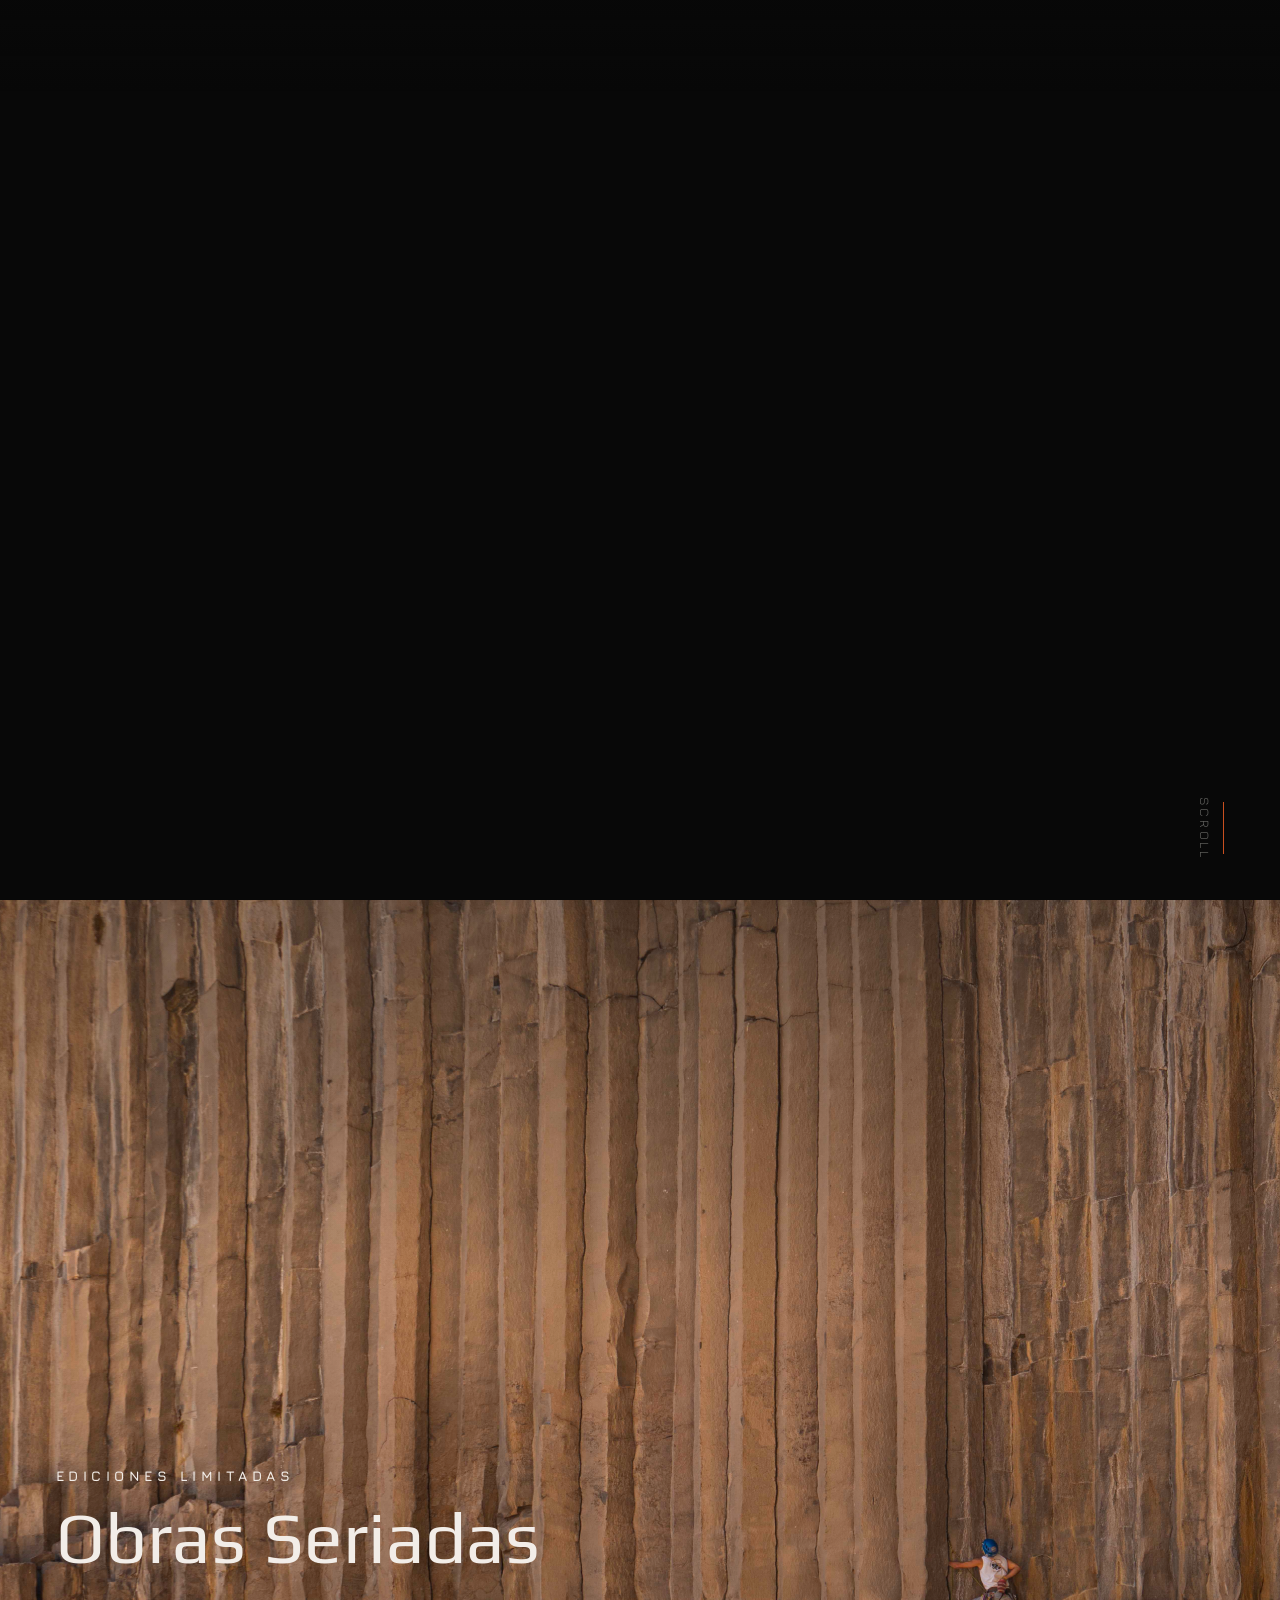
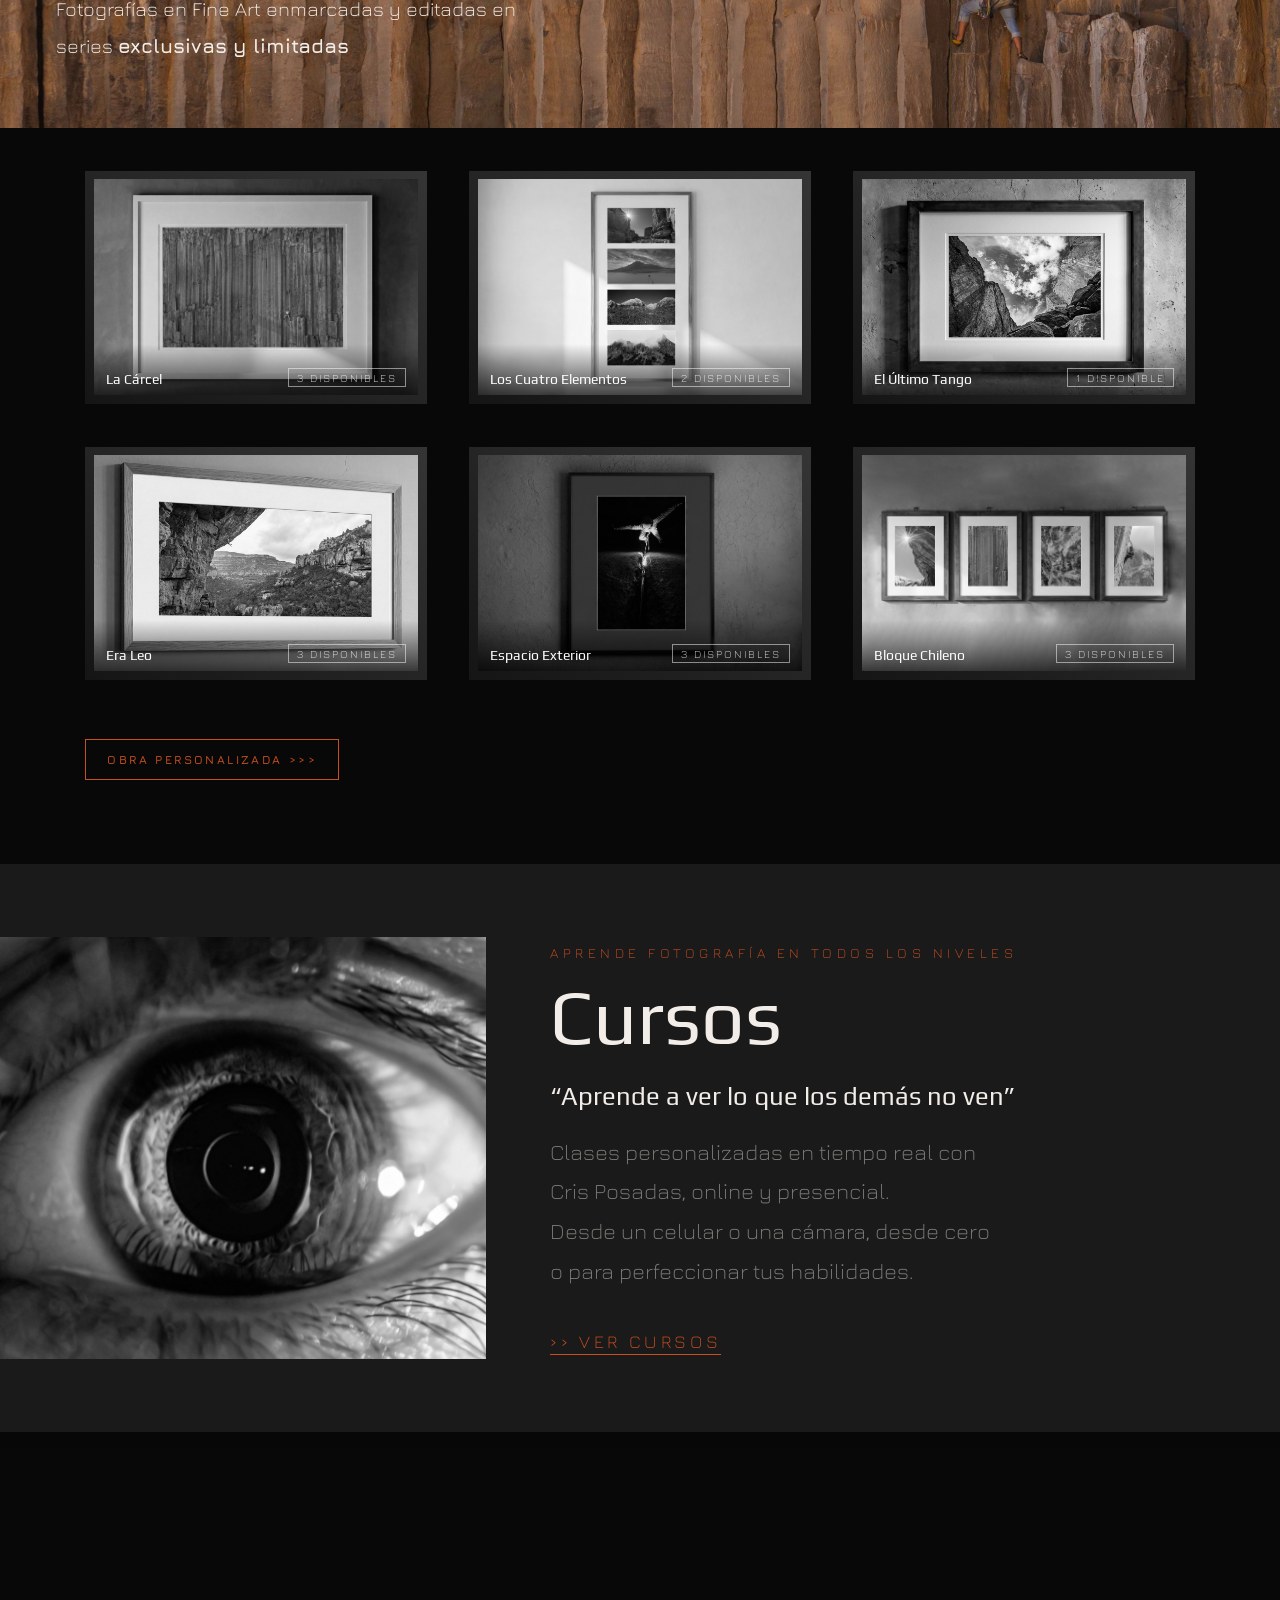
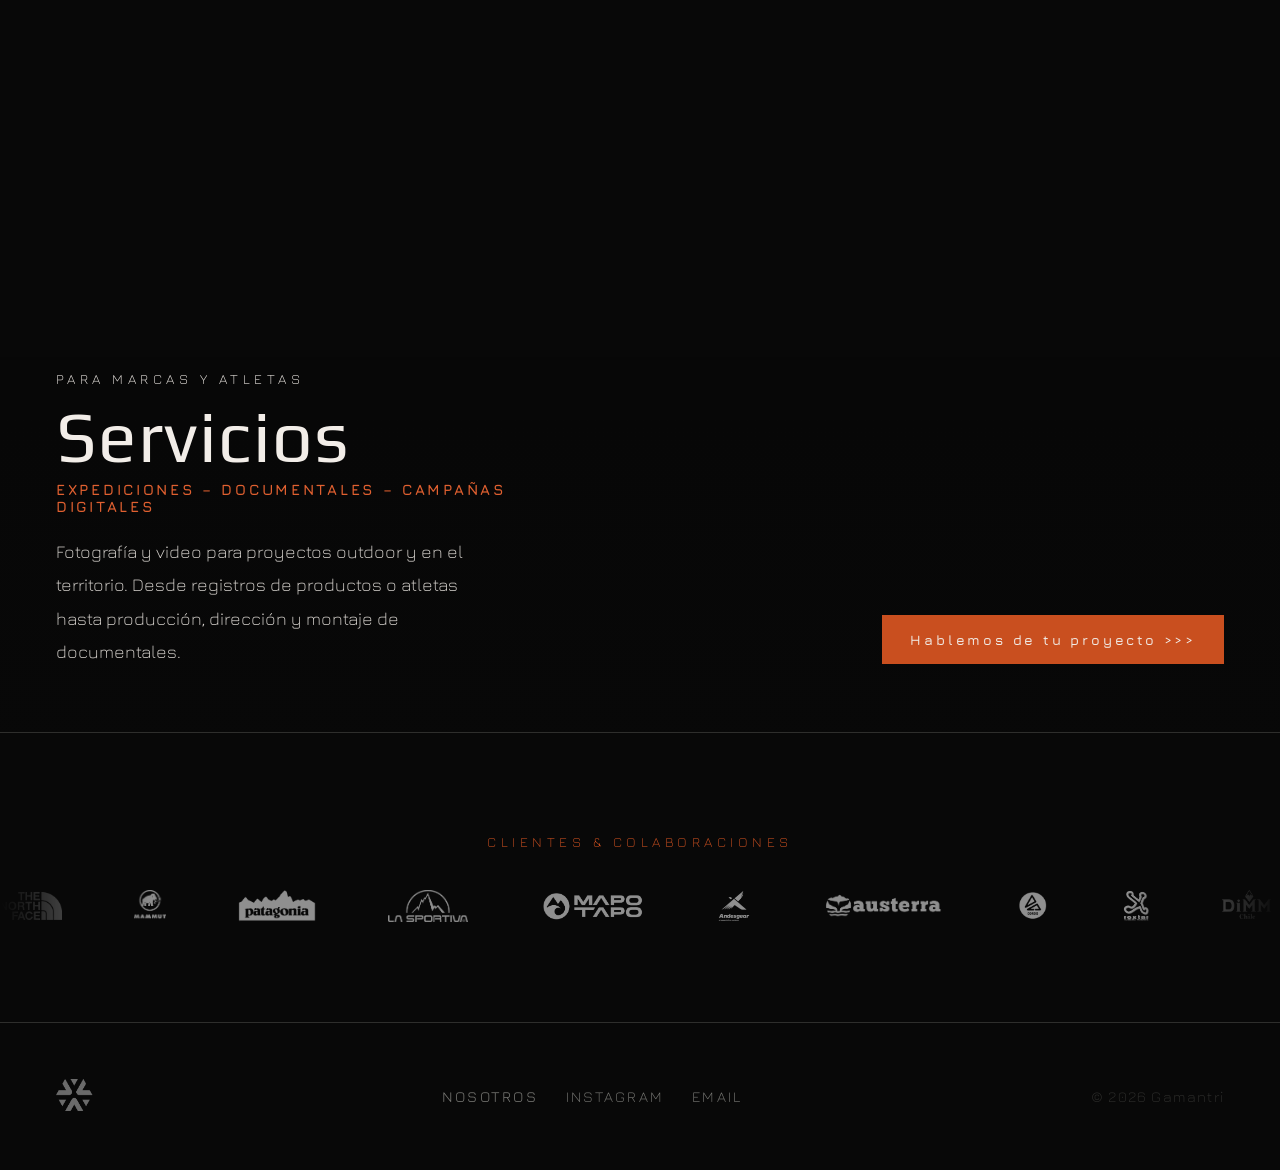
==== commit e7732bae: "I-Ga-VG: aplicar versión 6 — Mu-Z portada B&N · hover Mu-F color - index.html: todas las cards usan " ====
--- a/index.html
+++ b/index.html
@@ -121,8 +121,8 @@
       <div class="obra-card" onclick="openObra(0)">
         <div class="obra-celda">
           <div class="obra-img-wrap">
-            <img class="obra-img-base" src="shared/assets/images/obras/I-Ga/O-Mu-F (1).jpg" alt="La Cárcel" />
-            <img class="obra-img-hover" src="shared/assets/images/obras/I-Ga/O-Mu-Z (1).jpg" alt="La Cárcel color" />
+            <img class="obra-img-base" src="shared/assets/images/obras/I-Ga/O-Mu-Z (1).jpg" alt="La Cárcel" />
+            <img class="obra-img-hover" src="shared/assets/images/obras/I-Ga/O-Mu-F (1).jpg" alt="La Cárcel color" />
             <div class="obra-label">
               <div class="obra-card-title">La Cárcel</div>
               <span class="obra-badge" data-es="3 disponibles" data-en="3 available">3 disponibles</span>
@@ -134,8 +134,8 @@
       <div class="obra-card" onclick="openObra(2)">
         <div class="obra-celda">
           <div class="obra-img-wrap">
-            <img class="obra-img-base" src="shared/assets/images/obras/I-Ga/O-Mu-F (2).jpg" alt="Los Cuatro Elementos" />
-            <img class="obra-img-hover" src="shared/assets/images/obras/I-Ga/O-Mu-Z (2).jpg" alt="Los Cuatro Elementos color" />
+            <img class="obra-img-base" src="shared/assets/images/obras/I-Ga/O-Mu-Z (2).jpg" alt="Los Cuatro Elementos" />
+            <img class="obra-img-hover" src="shared/assets/images/obras/I-Ga/O-Mu-F (2).jpg" alt="Los Cuatro Elementos color" />
             <div class="obra-label">
               <div class="obra-card-title">Los Cuatro Elementos</div>
               <span class="obra-badge" data-es="2 disponibles" data-en="2 available">2 disponibles</span>
@@ -147,8 +147,8 @@
       <div class="obra-card" onclick="openObra(6)">
         <div class="obra-celda">
           <div class="obra-img-wrap">
-            <img class="obra-img-base" src="shared/assets/images/obras/I-Ga/O-Mu-F (3).jpg" alt="El Último Tango" />
-            <img class="obra-img-hover" src="shared/assets/images/obras/I-Ga/O-Mu-Z (3).jpg" alt="El Último Tango color" />
+            <img class="obra-img-base" src="shared/assets/images/obras/I-Ga/O-Mu-Z (3).jpg" alt="El Último Tango" />
+            <img class="obra-img-hover" src="shared/assets/images/obras/I-Ga/O-Mu-F (3).jpg" alt="El Último Tango color" />
             <div class="obra-label">
               <div class="obra-card-title">El Último Tango</div>
               <span class="obra-badge" data-es="1 disponible" data-en="1 available">1 disponible</span>
@@ -160,8 +160,8 @@
       <div class="obra-card" onclick="openObra(3)">
         <div class="obra-celda">
           <div class="obra-img-wrap">
-            <img class="obra-img-base" src="shared/assets/images/obras/I-Ga/O-Mu-F (4).jpg" alt="Era Leo" />
-            <img class="obra-img-hover" src="shared/assets/images/obras/I-Ga/O-Mu-Z (4).jpg" alt="Era Leo color" />
+            <img class="obra-img-base" src="shared/assets/images/obras/I-Ga/O-Mu-Z (4).jpg" alt="Era Leo" />
+            <img class="obra-img-hover" src="shared/assets/images/obras/I-Ga/O-Mu-F (4).jpg" alt="Era Leo color" />
             <div class="obra-label">
               <div class="obra-card-title">Era Leo</div>
               <span class="obra-badge" data-es="3 disponibles" data-en="3 available">3 disponibles</span>
@@ -173,8 +173,8 @@
       <div class="obra-card" onclick="openObra(9)">
         <div class="obra-celda">
           <div class="obra-img-wrap">
-            <img class="obra-img-base" src="shared/assets/images/obras/I-Ga/O-Mu-F (5).jpg" alt="Universo" />
-            <img class="obra-img-hover" src="shared/assets/images/obras/I-Ga/O-Mu-Z (5).jpg" alt="Universo color" />
+            <img class="obra-img-base" src="shared/assets/images/obras/I-Ga/O-Mu-Z (5).jpg" alt="Espacio Exterior" />
+            <img class="obra-img-hover" src="shared/assets/images/obras/I-Ga/O-Mu-F (5).jpg" alt="Espacio Exterior color" />
             <div class="obra-label">
               <div class="obra-card-title">Espacio Exterior</div>
               <span class="obra-badge" data-es="3 disponibles" data-en="3 available">3 disponibles</span>
@@ -186,8 +186,8 @@
       <div class="obra-card" onclick="openObra(8)">
         <div class="obra-celda">
           <div class="obra-img-wrap">
-            <img class="obra-img-base" src="shared/assets/images/obras/I-Ga/O-Mu-F (6).jpg" alt="Bloque Chileno" />
-            <img class="obra-img-hover" src="shared/assets/images/obras/I-Ga/O-Mu-Z (6).jpg" alt="Bloque Chileno color" />
+            <img class="obra-img-base" src="shared/assets/images/obras/I-Ga/O-Mu-Z (6).jpg" alt="Bloque Chileno" />
+            <img class="obra-img-hover" src="shared/assets/images/obras/I-Ga/O-Mu-F (6).jpg" alt="Bloque Chileno color" />
             <div class="obra-label">
               <div class="obra-card-title">Bloque Chileno</div>
               <span class="obra-badge" data-es="3 disponibles" data-en="3 available">3 disponibles</span>
--- a/shared/styles.css
+++ b/shared/styles.css
@@ -227,8 +227,8 @@
   margin-top: calc(var(--marco) * 4);
 }
 
-/* Index obras: portada con saturación reducida 40% */
-#obras .obra-img-base { filter: saturate(60%); }
+/* Index obras: portada B&N (versión 6) */
+#obras .obra-img-base { filter: saturate(0%); }
 #obras .obra-card:hover .obra-img-base  { opacity: 0; }
 #obras .obra-card:hover .obra-img-hover { opacity: 1; }
 
@@ -862,4 +862,7 @@
   .hamburger { display: flex; }
   .mobile-menu { display: flex; }
   .nav-links { display: none !important; }
-}
+  /* mob-I-Ga-CO: cruz de cierre en blanco puro en mobile */
+  .overlay-close { color: #ffffff; }
+  .overlay-close:hover { color: #ffffff; }
+}
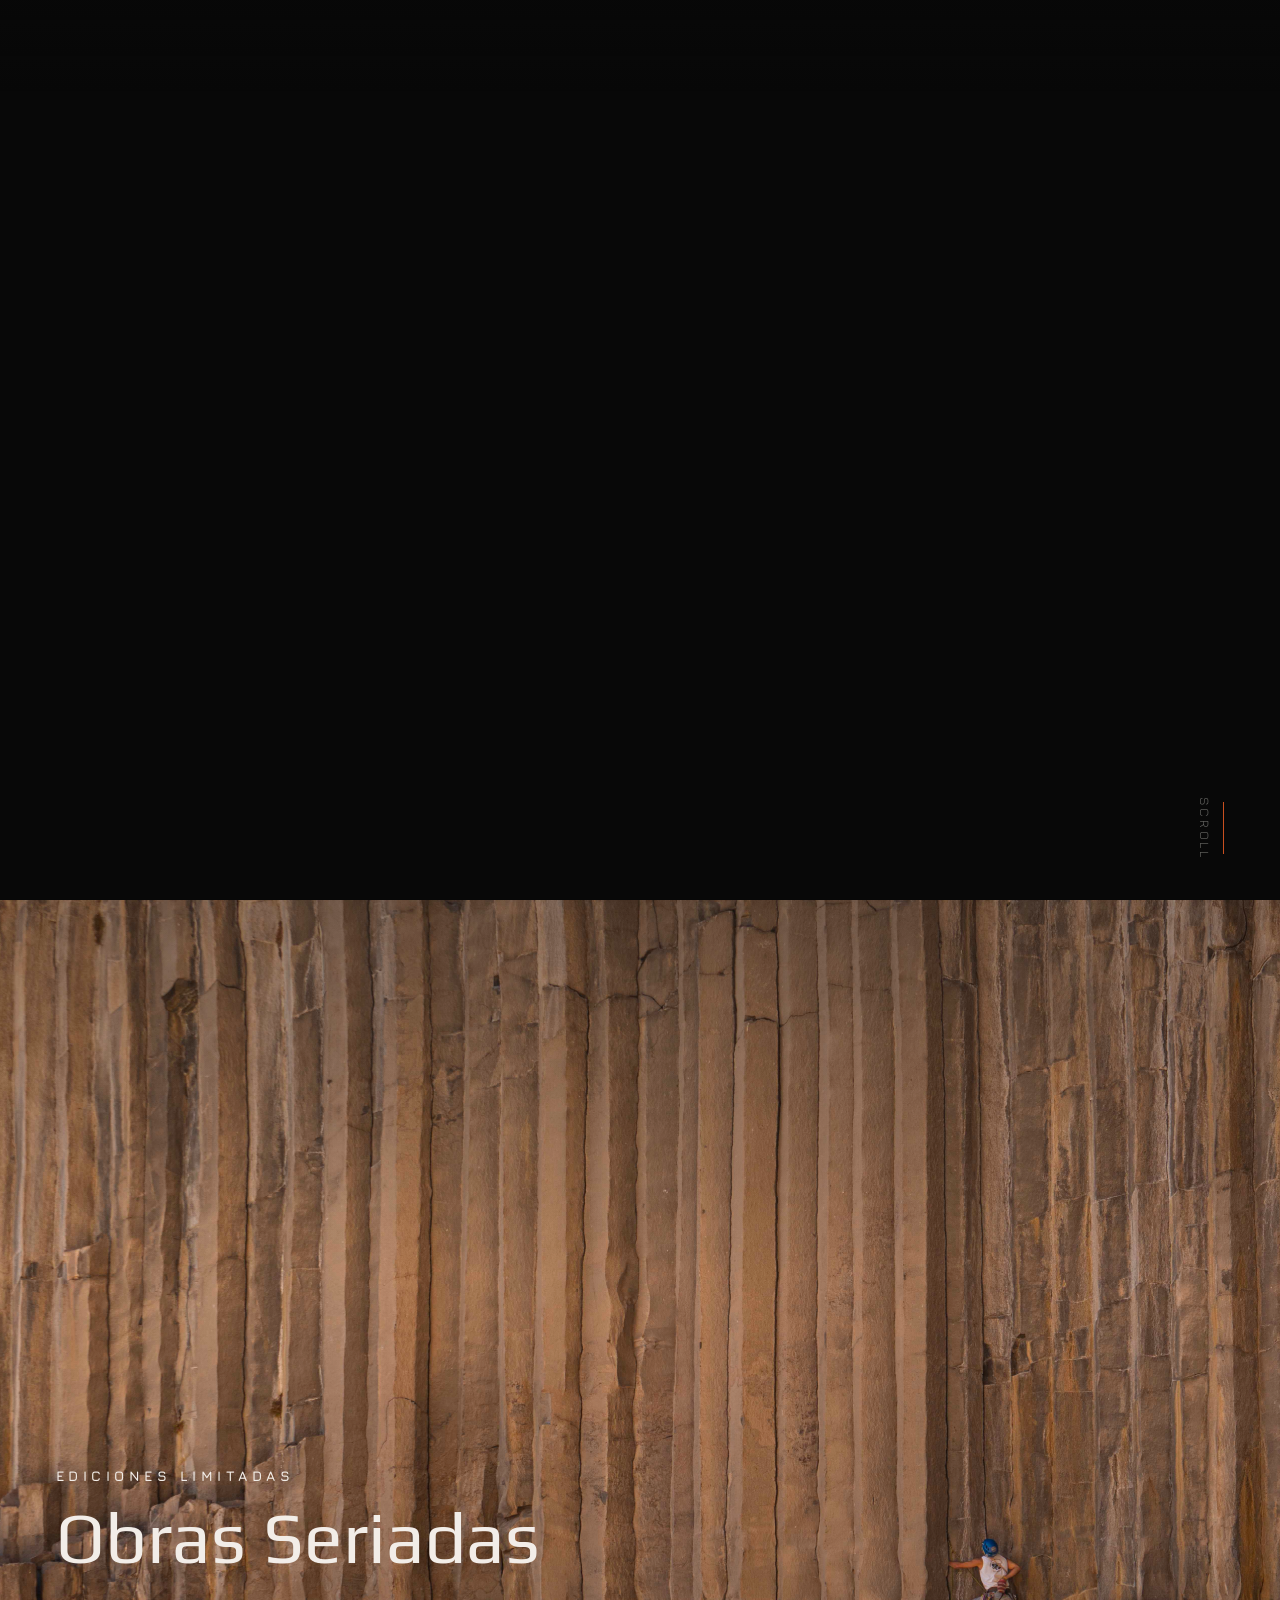
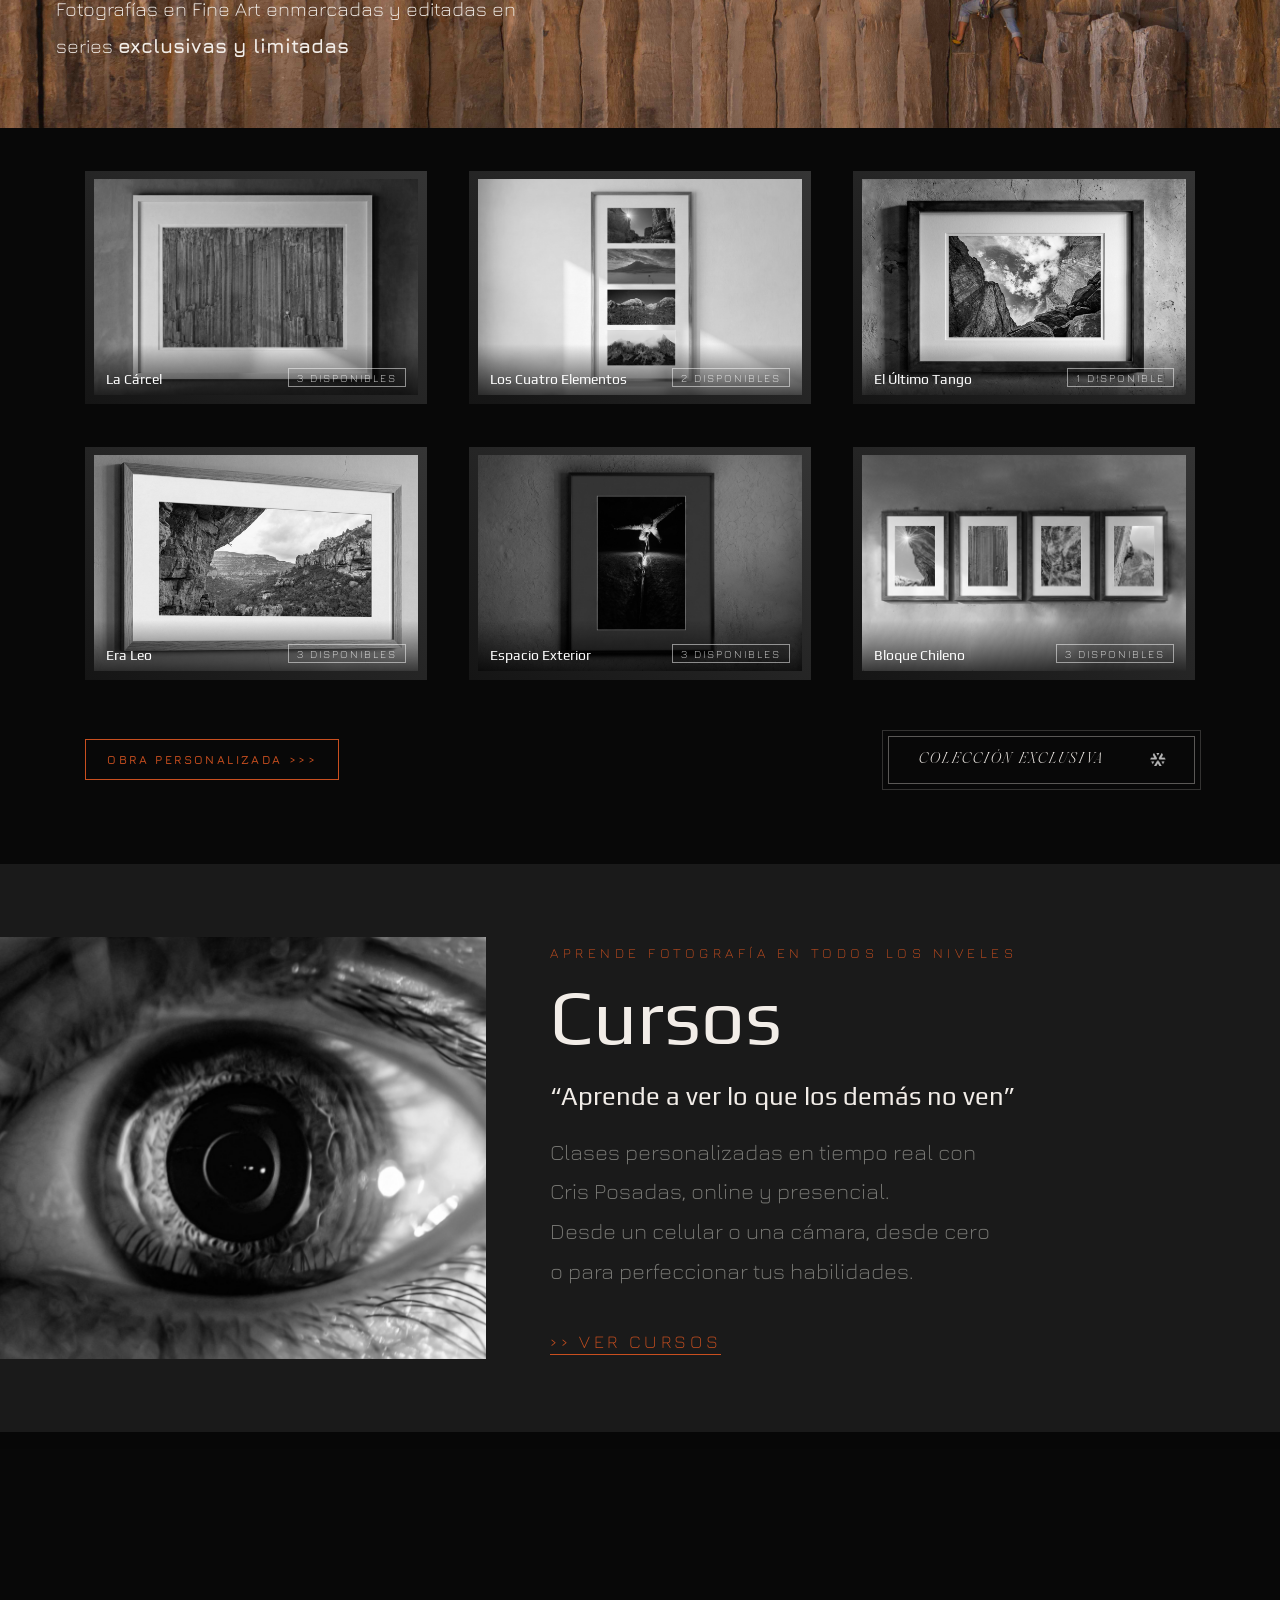
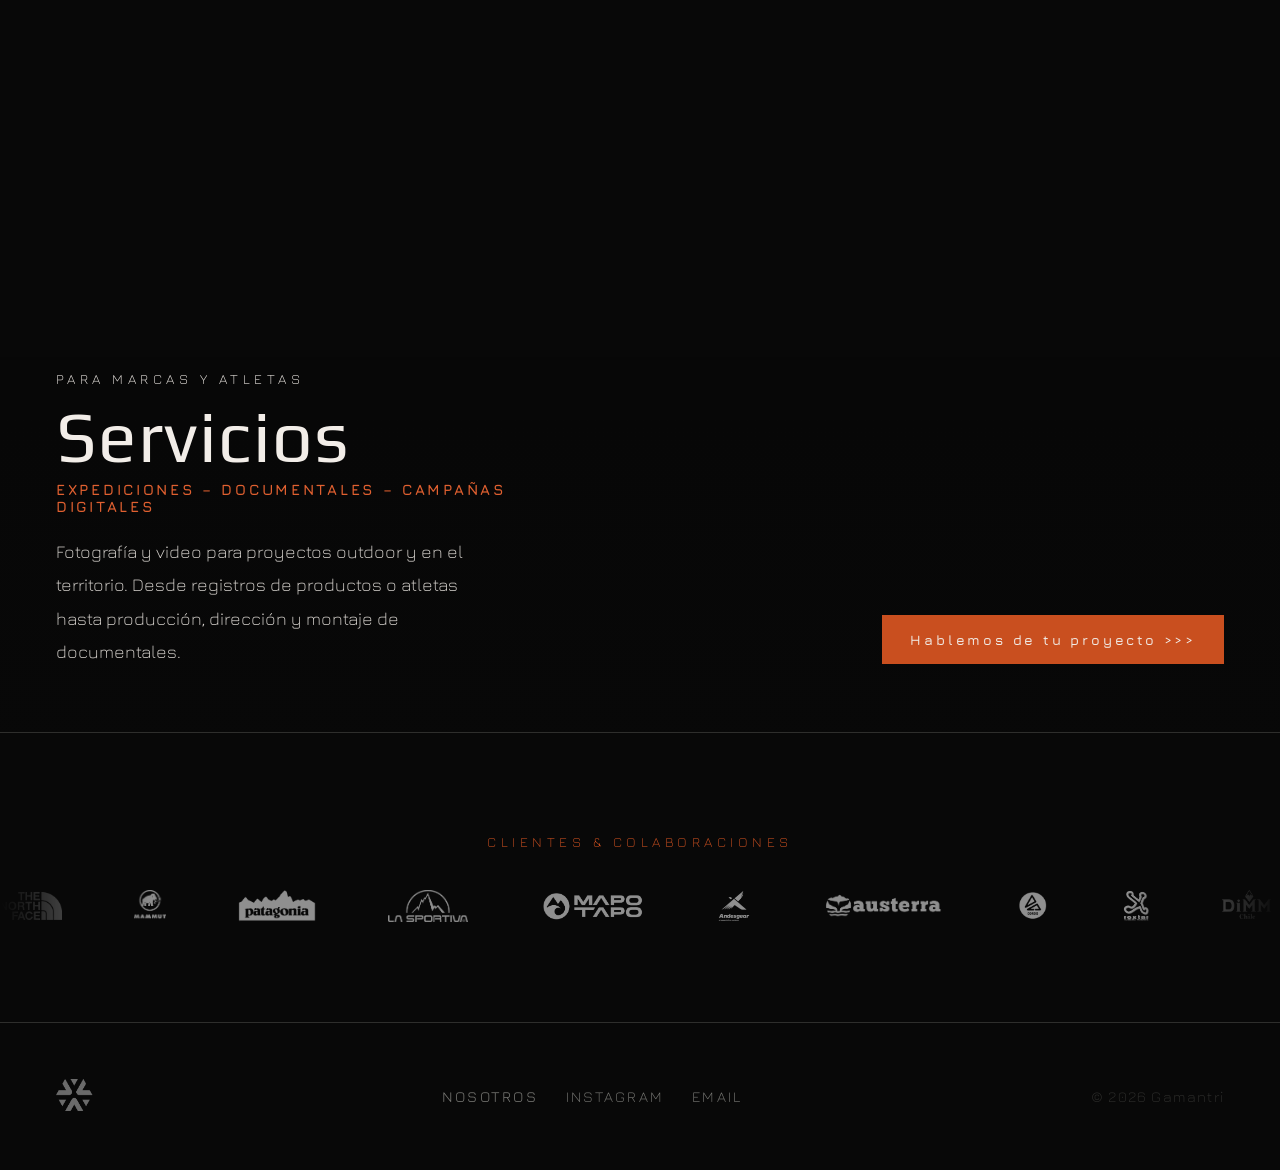
==== commit 2e4af3c5: "clientes: actualizar 19-M-f, agregar logo 21-SV y foto 21-SV-f al marquee - Reemplaza imagen fotos-f" ====
--- a/index.html
+++ b/index.html
@@ -299,6 +299,7 @@
         <img class="logo-client" src="shared/assets/logos-footer/18-S.png" alt="18-S" loading="lazy" onclick="openFooterFoto('18-S')">
         <img class="logo-client" src="shared/assets/logos-footer/19-M.png" alt="19-M" loading="lazy" onclick="openFooterFoto('19-M')">
         <img class="logo-client" src="shared/assets/logos-footer/20-RM.png" alt="20-RM" loading="lazy" onclick="openFooterFoto('20-RM')">
+        <img class="logo-client" src="shared/assets/logos-footer/21-SV.png" alt="21-SV" loading="lazy" onclick="openFooterFoto('21-SV')">
         <!-- Duplicado para loop continuo -->
         <img class="logo-client" src="shared/assets/logos-footer/1-TNF.png" alt="The North Face" loading="lazy" onclick="openFooterFoto('1-TNF')">
         <img class="logo-client" src="shared/assets/logos-footer/2-M.png" alt="2-M" loading="lazy" onclick="openFooterFoto('2-M')">
@@ -320,6 +321,7 @@
         <img class="logo-client" src="shared/assets/logos-footer/18-S.png" alt="18-S" loading="lazy" onclick="openFooterFoto('18-S')">
         <img class="logo-client" src="shared/assets/logos-footer/19-M.png" alt="19-M" loading="lazy" onclick="openFooterFoto('19-M')">
         <img class="logo-client" src="shared/assets/logos-footer/20-RM.png" alt="20-RM" loading="lazy" onclick="openFooterFoto('20-RM')">
+        <img class="logo-client" src="shared/assets/logos-footer/21-SV.png" alt="21-SV" loading="lazy" onclick="openFooterFoto('21-SV')">
       </div>
     </div>
   </section>
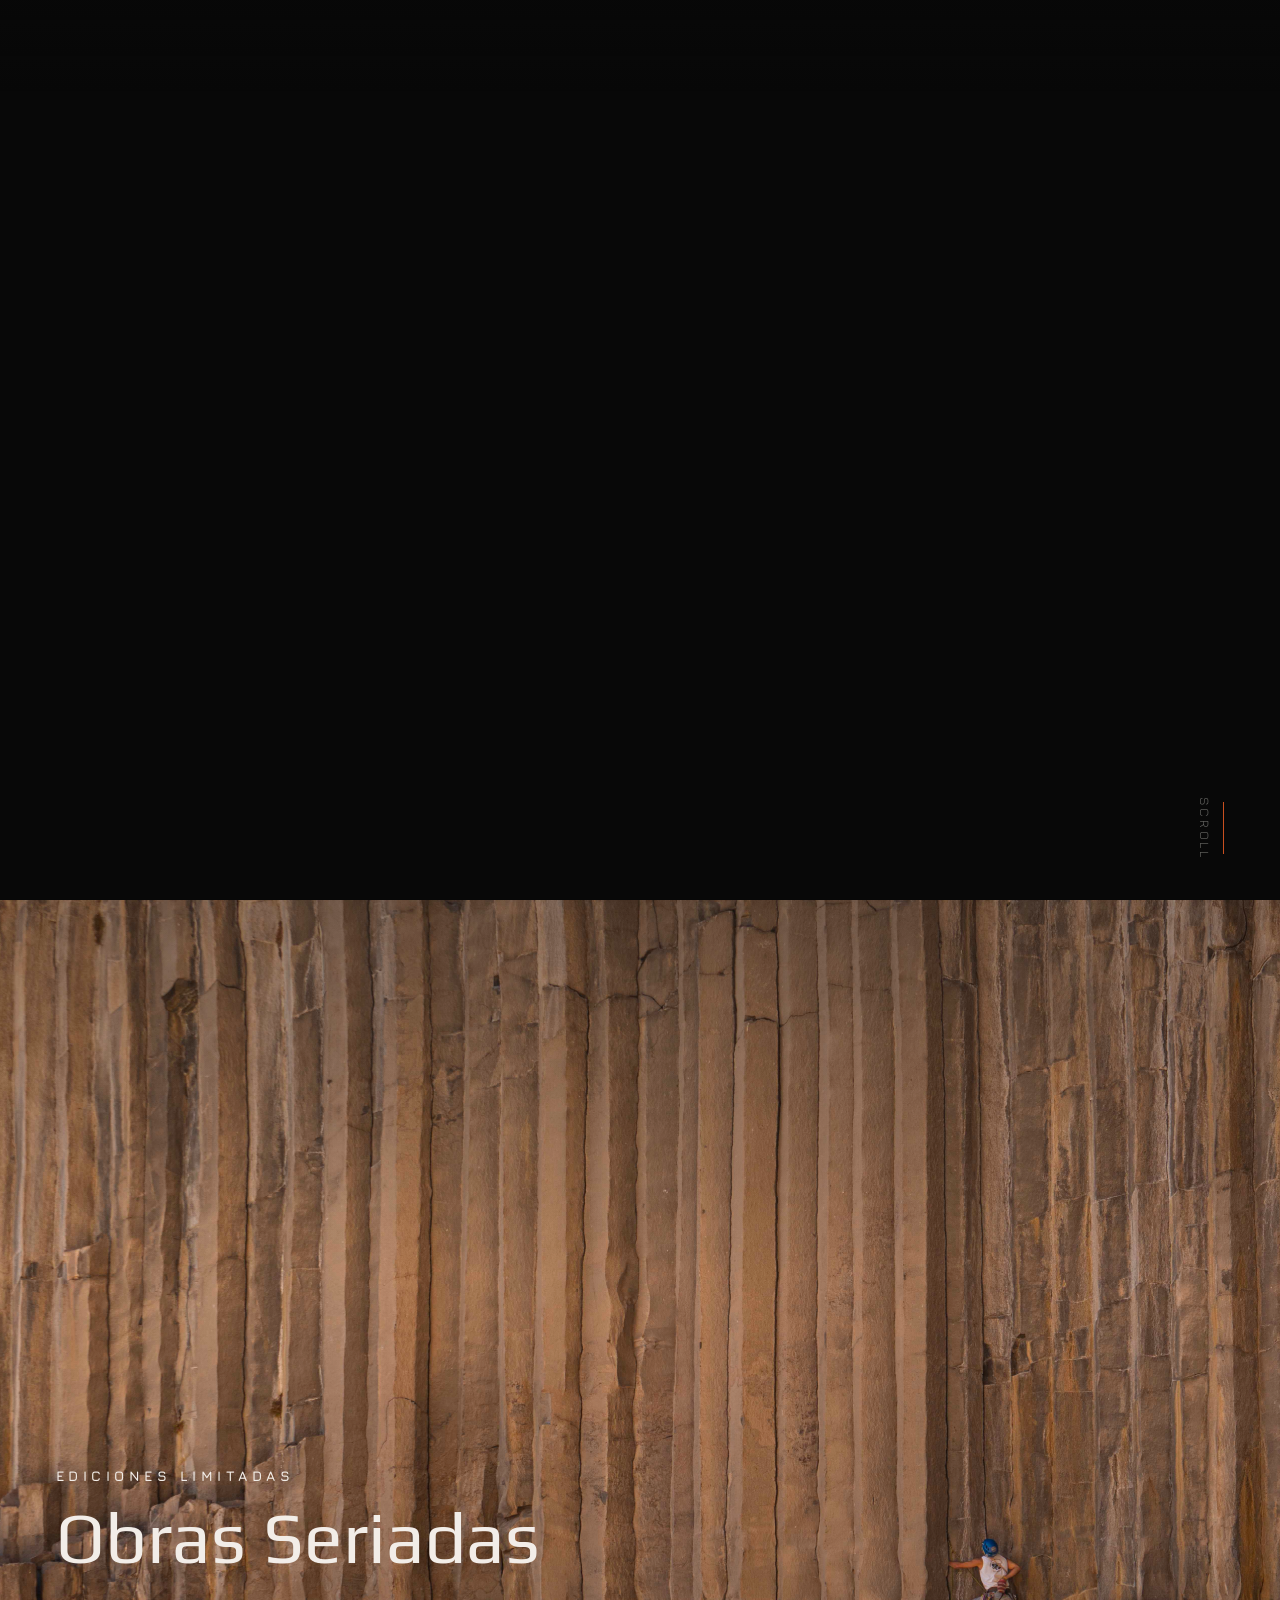
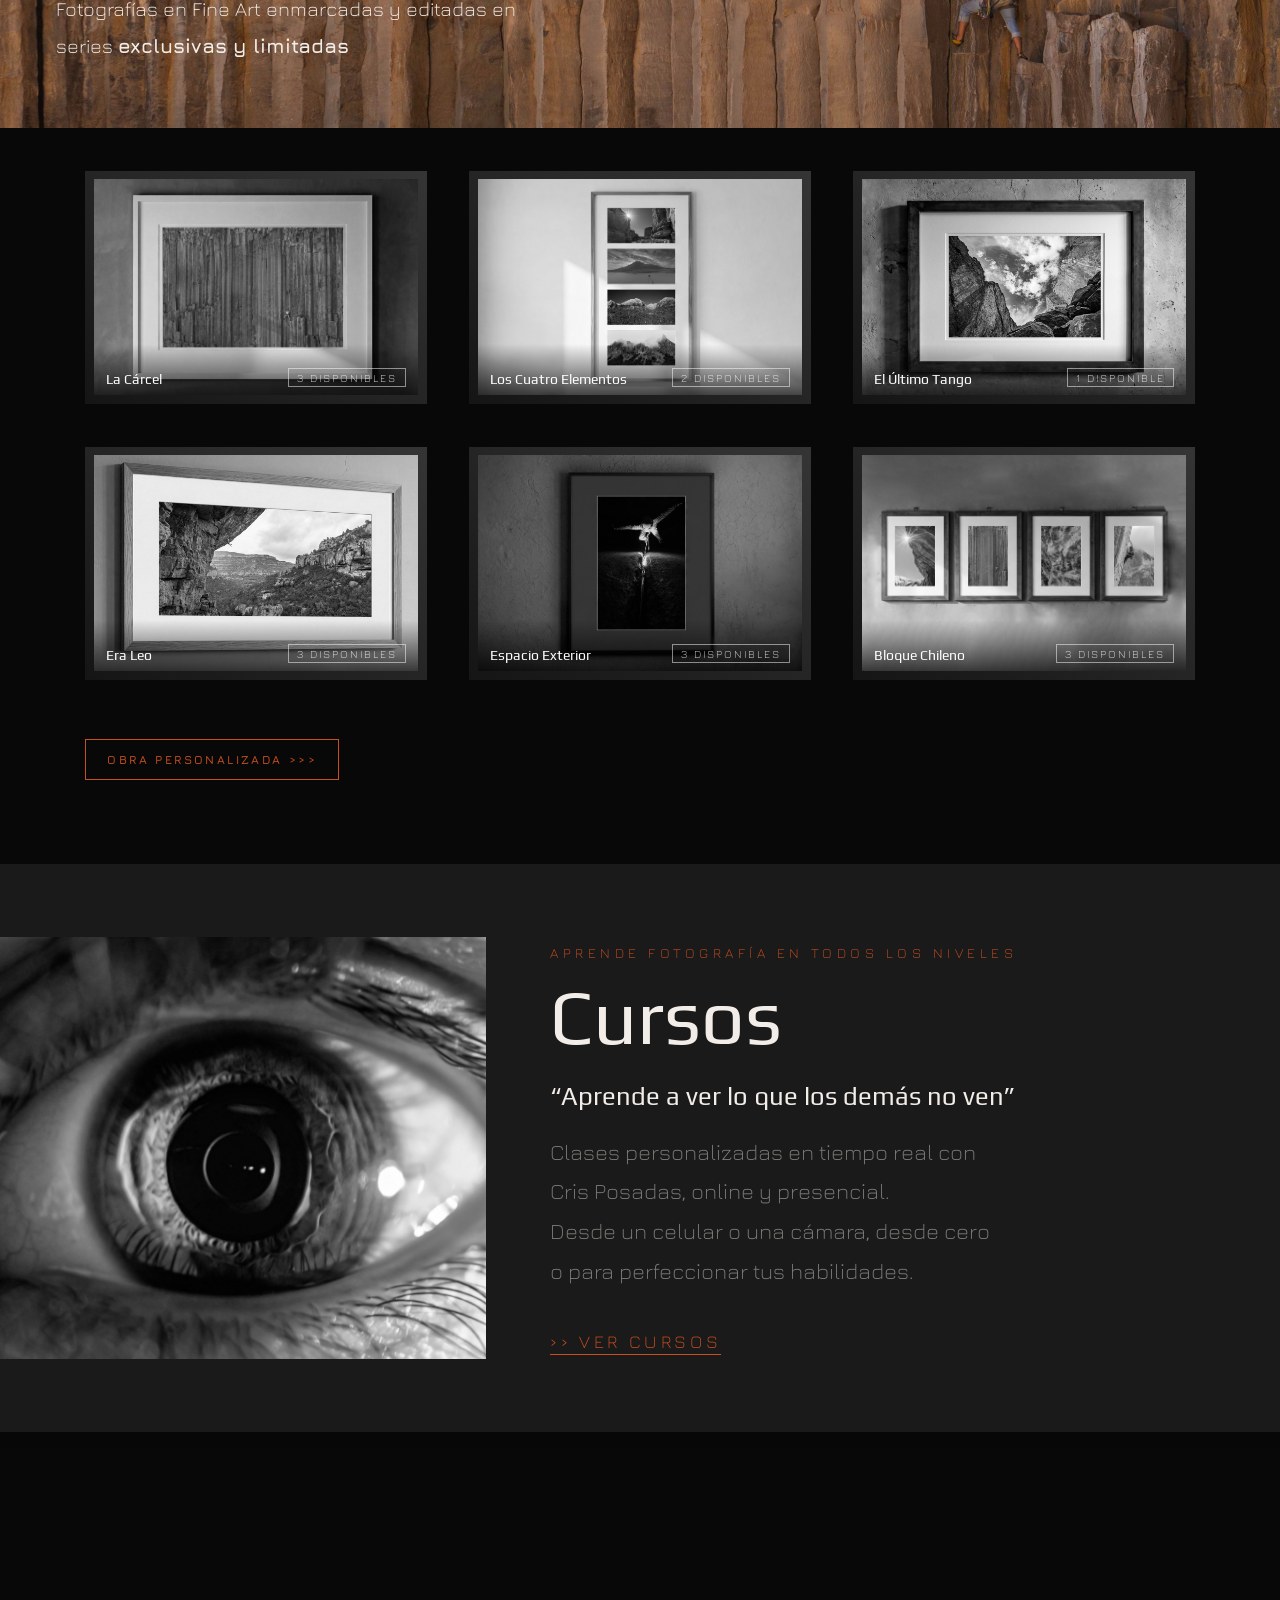
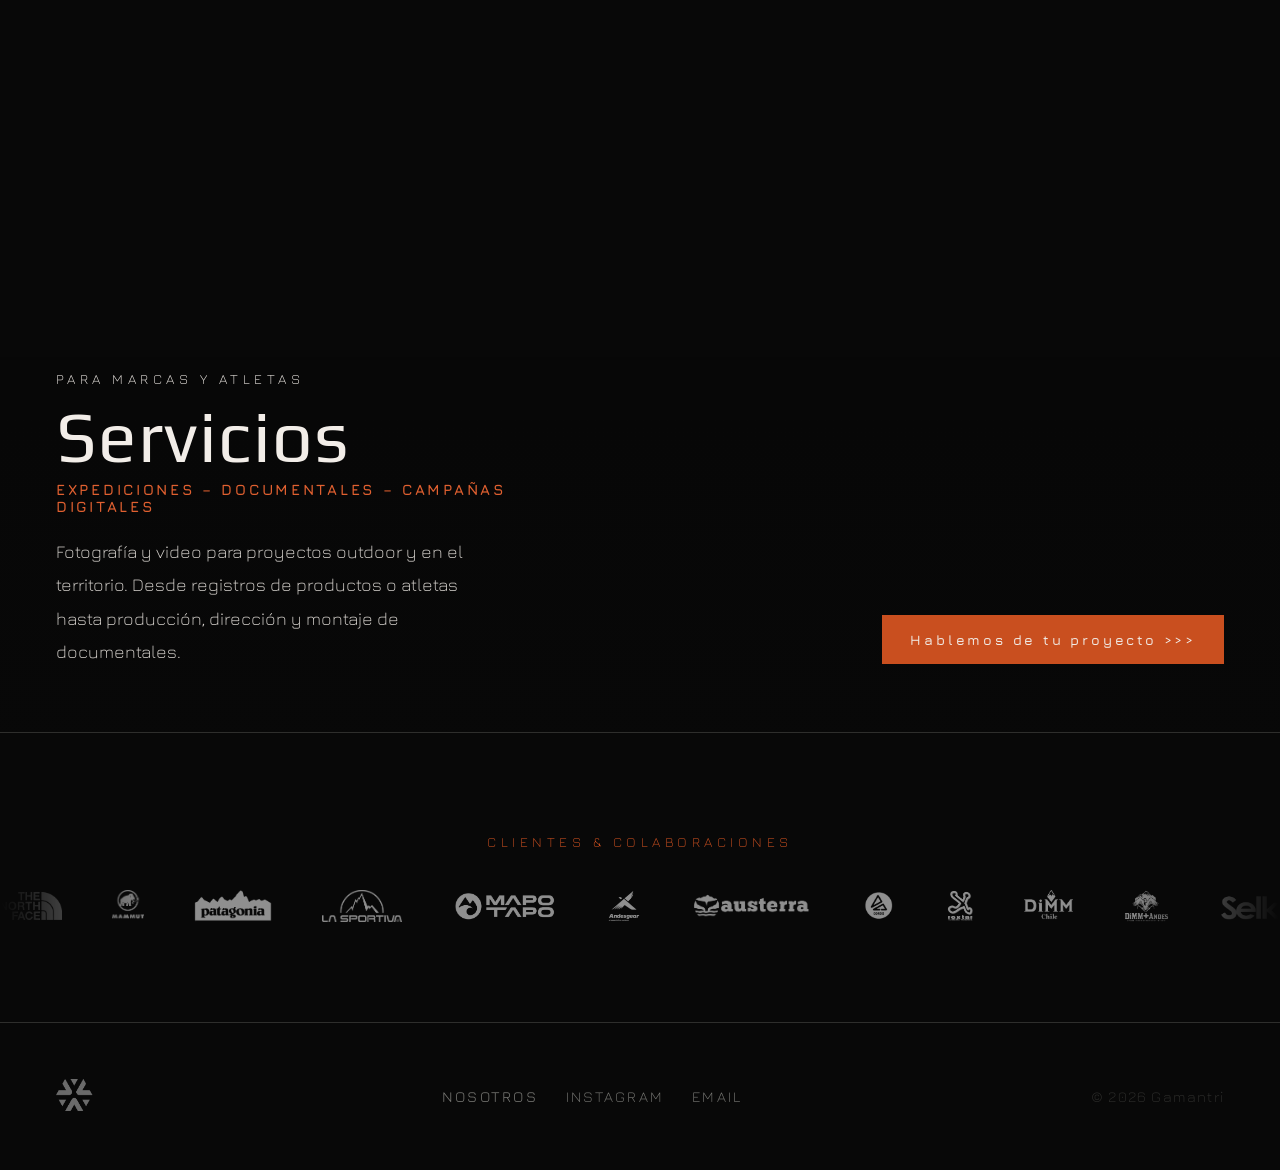
==== commit b591b921: "fix mob-loader: resolver freeze y stuck 88% en primer ingreso mobile - index.html: HERO_3 y SERVICIO" ====
--- a/index.html
+++ b/index.html
@@ -80,7 +80,7 @@
 
   <!-- ══════════════ HERO ══════════════ -->
   <section id="hero">
-    <video class="hero-img" autoplay muted loop playsinline preload="auto">
+    <video class="hero-img" autoplay muted loop playsinline preload="metadata">
       <source src="shared/assets/videos/HERO_3.mp4" type="video/mp4" />
     </video>
     <div class="hero-overlay"></div>
@@ -243,7 +243,7 @@
 
   <!-- ══════════════ SERVICIOS ══════════════ -->
   <section id="servicios">
-    <video class="servicios-video" autoplay muted loop playsinline preload="auto">
+    <video class="servicios-video" autoplay muted loop playsinline preload="metadata">
       <source src="shared/assets/videos/SERVICIOS.mp4" type="video/mp4" />
     </video>
     <div class="servicios-overlay"></div>
--- a/shared/styles.css
+++ b/shared/styles.css
@@ -447,9 +447,9 @@
   mask-image: linear-gradient(to right, transparent, black 12%, black 88%, transparent);
 }
 .marquee-inner {
-  display: flex; gap: 72px; align-items: center;
+  display: flex; gap: 50px; align-items: center;
   width: max-content;
-  animation: marquee 55s linear infinite;
+  animation: marquee 44s linear infinite;
 }
 .marquee-inner:hover { animation-play-state: paused; }
 @keyframes marquee {
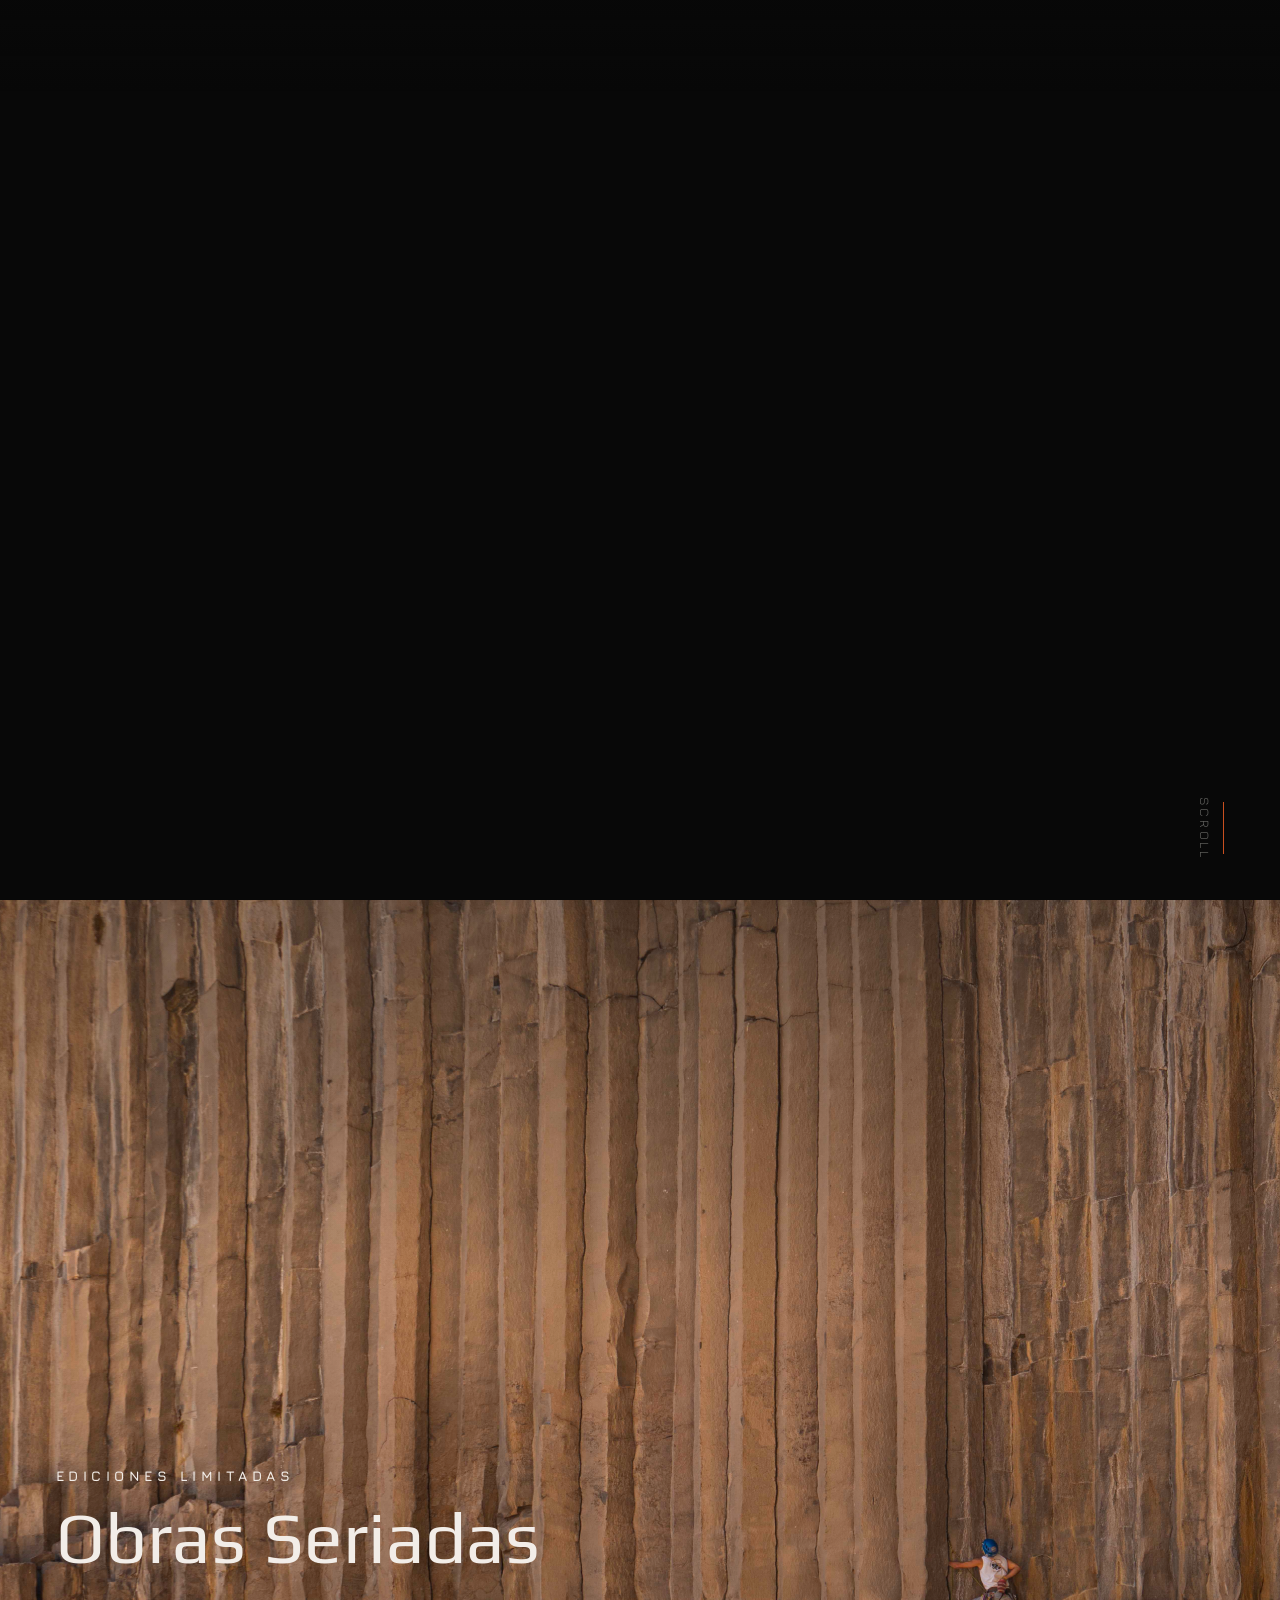
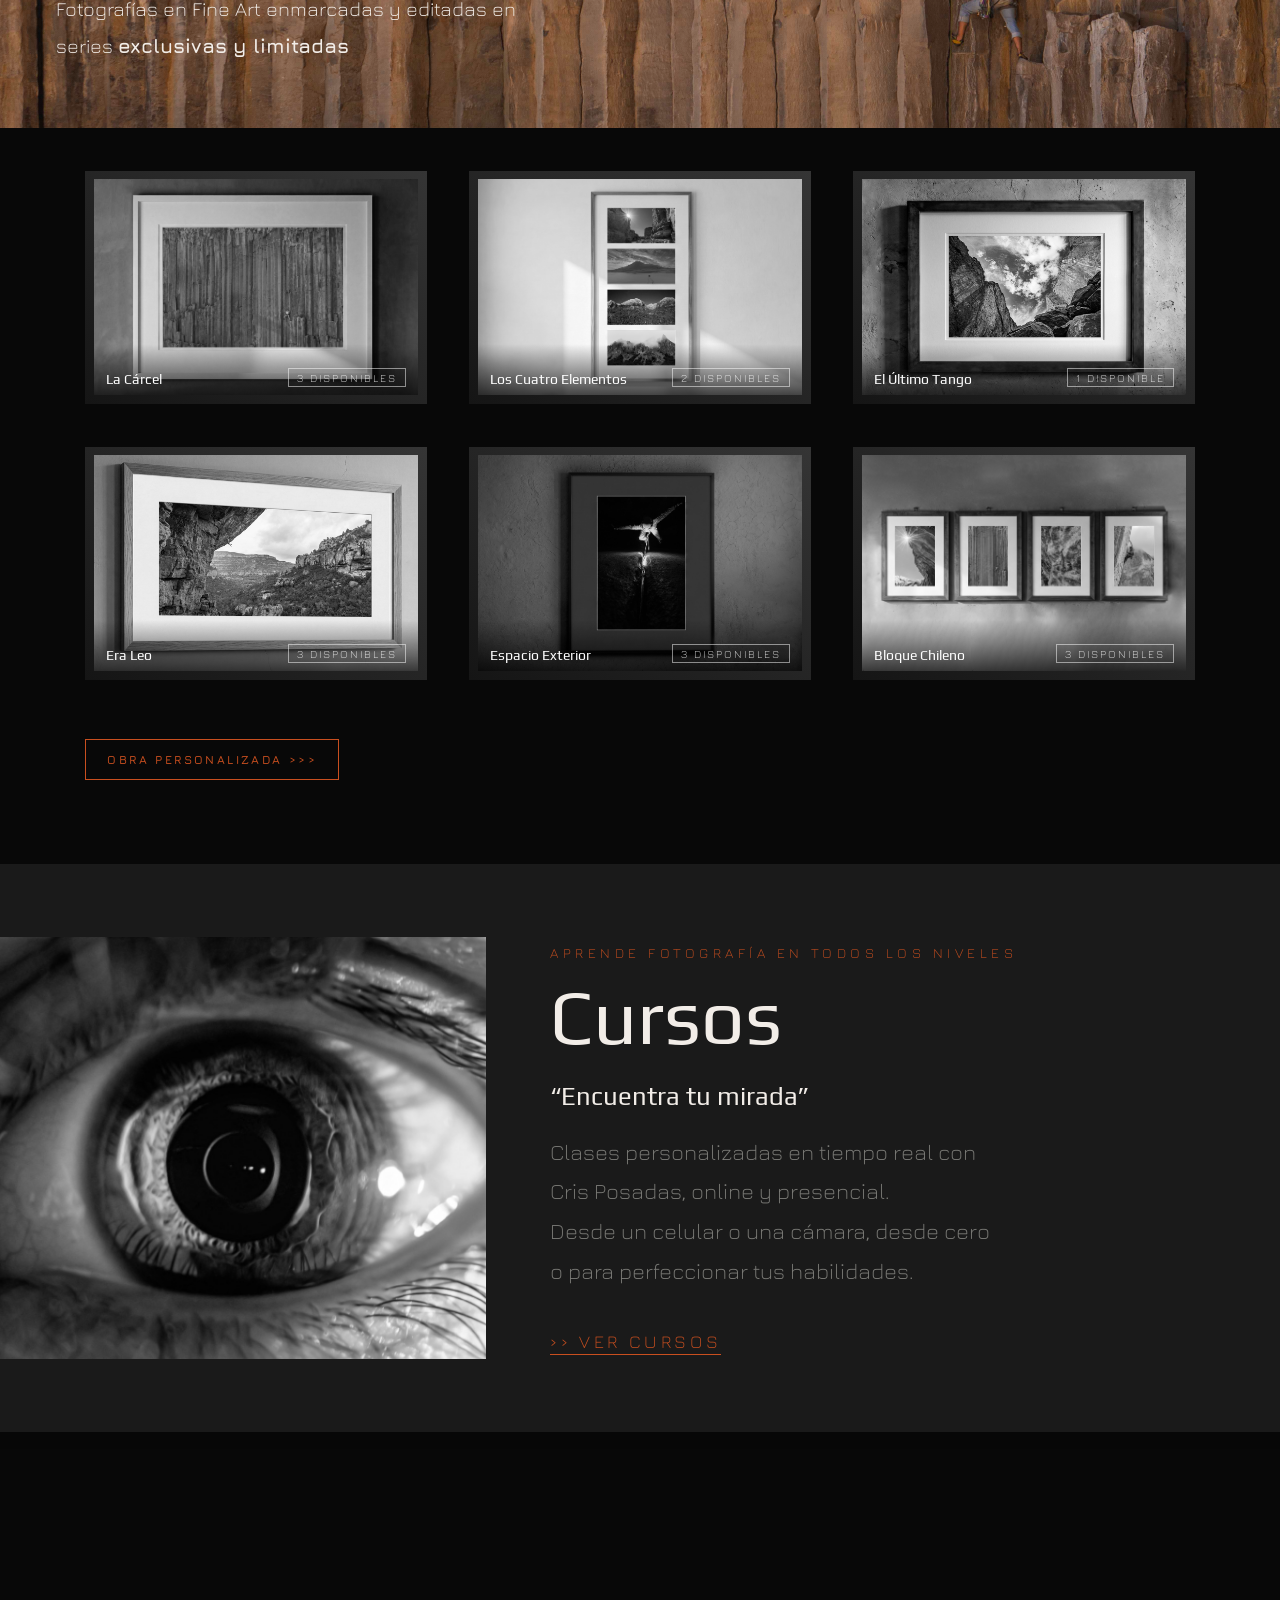
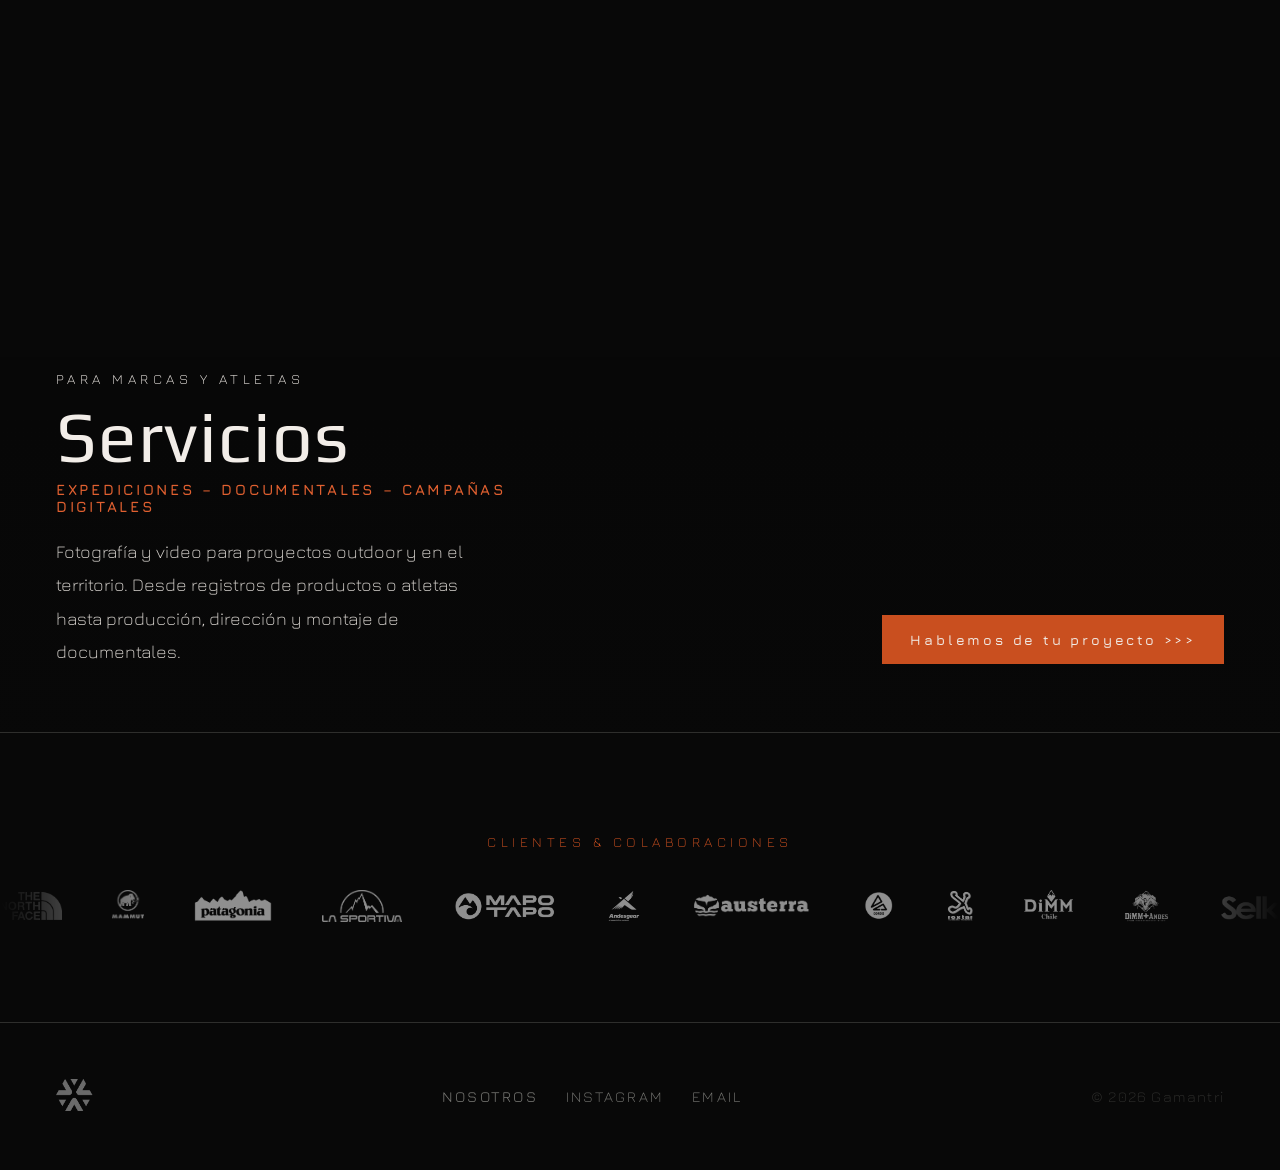
==== commit dfce4aab: "copy: cambiar hook cursos a 'Encuentra tu mirada'" ====
--- a/index.html
+++ b/index.html
@@ -20,6 +20,24 @@
   <script src="https://cdnjs.cloudflare.com/ajax/libs/gsap/3.12.5/gsap.min.js" defer></script>
   <script src="https://cdnjs.cloudflare.com/ajax/libs/gsap/3.12.5/ScrollTrigger.min.js" defer></script>
   <script src="shared/main.js?v=5" defer></script>
+
+  <!-- Meta Pixel Code -->
+  <script>
+  !function(f,b,e,v,n,t,s)
+  {if(f.fbq)return;n=f.fbq=function(){n.callMethod?
+  n.callMethod.apply(n,arguments):n.queue.push(arguments)};
+  if(!f._fbq)f._fbq=n;n.push=n;n.loaded=!0;n.version='2.0';
+  n.queue=[];t=b.createElement(e);t.async=!0;
+  t.src=v;s=b.getElementsByTagName(e)[0];
+  s.parentNode.insertBefore(t,s)}(window, document,'script',
+  'https://connect.facebook.net/en_US/fbevents.js');
+  fbq('init', '1721239382209539');
+  fbq('track', 'PageView');
+  </script>
+  <noscript><img height="1" width="1" style="display:none"
+  src="https://www.facebook.com/tr?id=1721239382209539&ev=PageView&noscript=1"
+  /></noscript>
+  <!-- End Meta Pixel Code -->
 </head>
 <body>
 
@@ -222,9 +240,9 @@
          data-en="Learn photography at every level">Aprende fotografía en todos los niveles</p>
       <h2 class="cursos-title reveal reveal-d1" data-es="Cursos" data-en="Courses">Cursos</h2>
       <p class="cursos-hook reveal reveal-d2"
-         data-es="&ldquo;Aprende a ver lo que los demás no ven&rdquo;"
-         data-en="&ldquo;Learn to see what others can&rsquo;t&rdquo;">
-        &ldquo;Aprende a ver lo que los demás no ven&rdquo;
+         data-es="&ldquo;Encuentra tu mirada&rdquo;"
+         data-en="&ldquo;Find your vision&rdquo;">
+        &ldquo;Encuentra tu mirada&rdquo;
       </p>
       <p class="cursos-copy reveal reveal-d2"
          data-es="Clases personalizadas en tiempo real con Cris Posadas, on-line y presencial. Desde un celular o una cámara, desde cero o para perfeccionar tus habilidades."
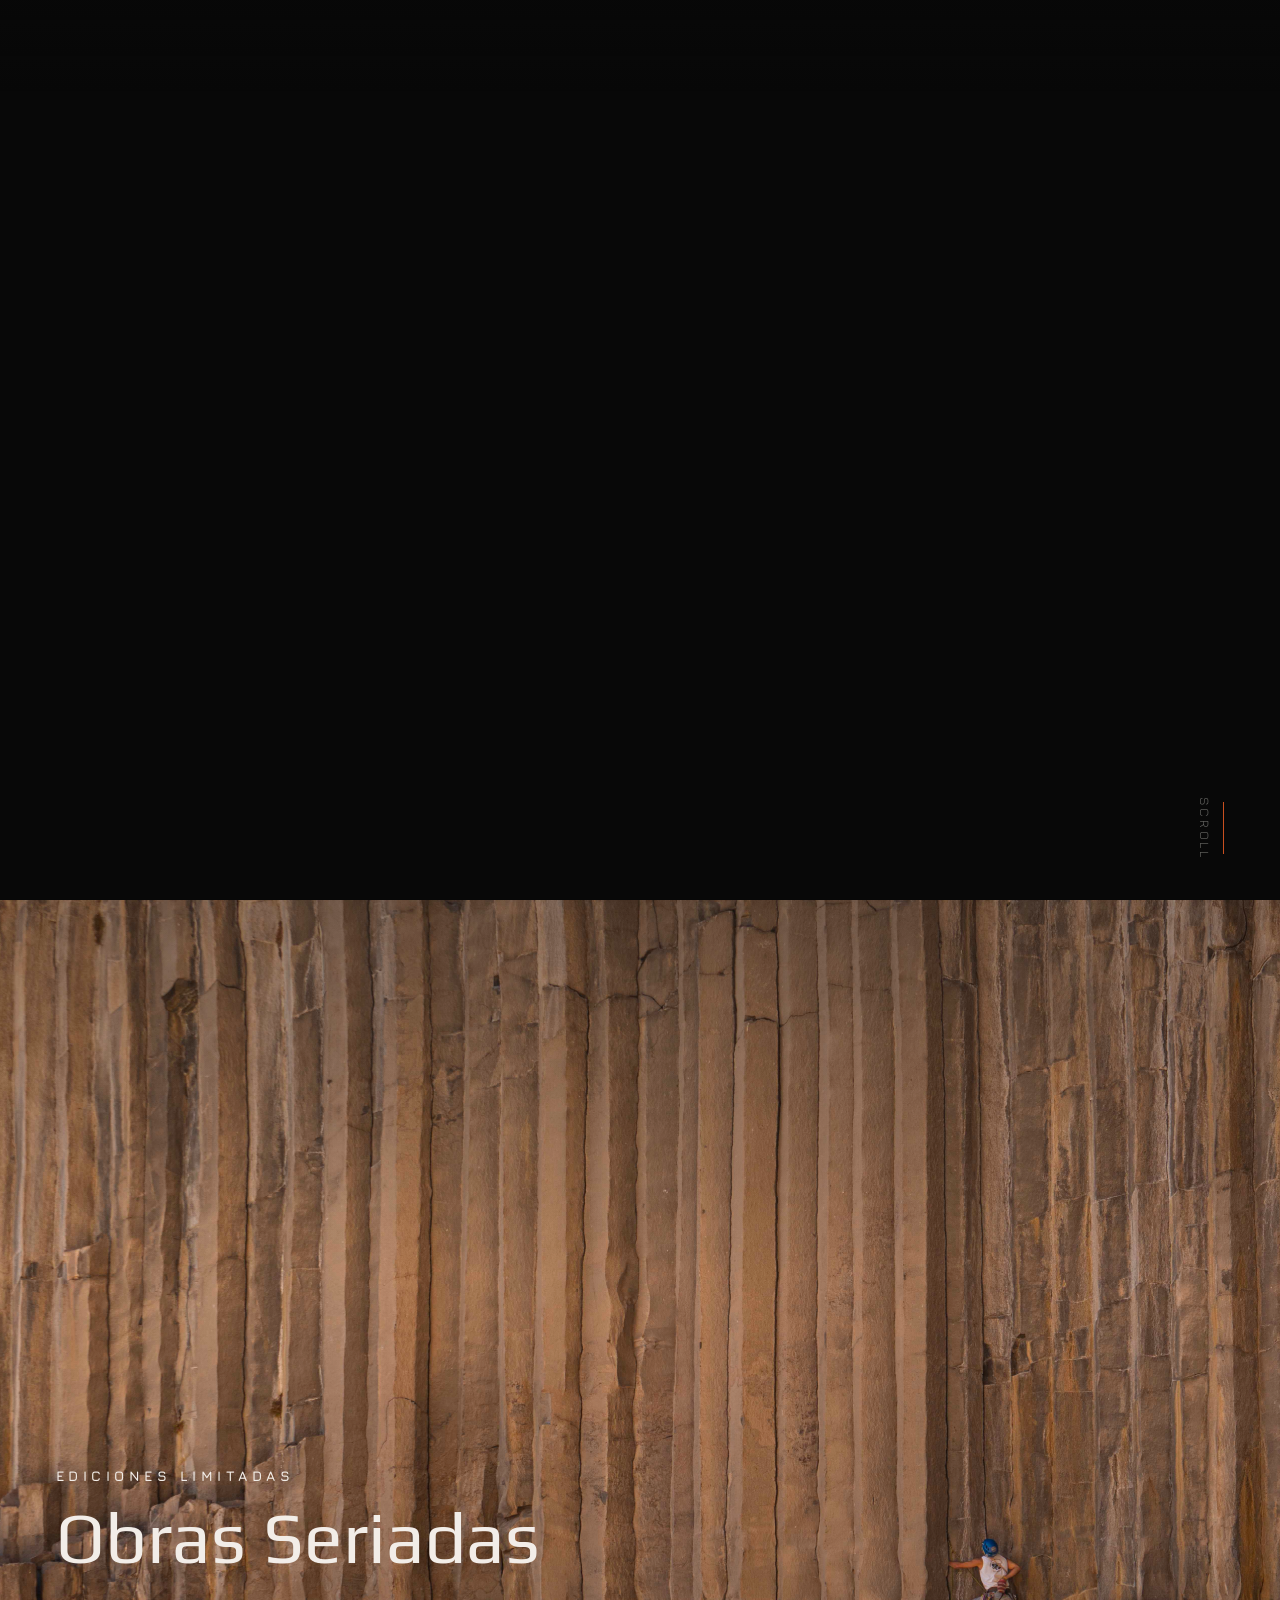
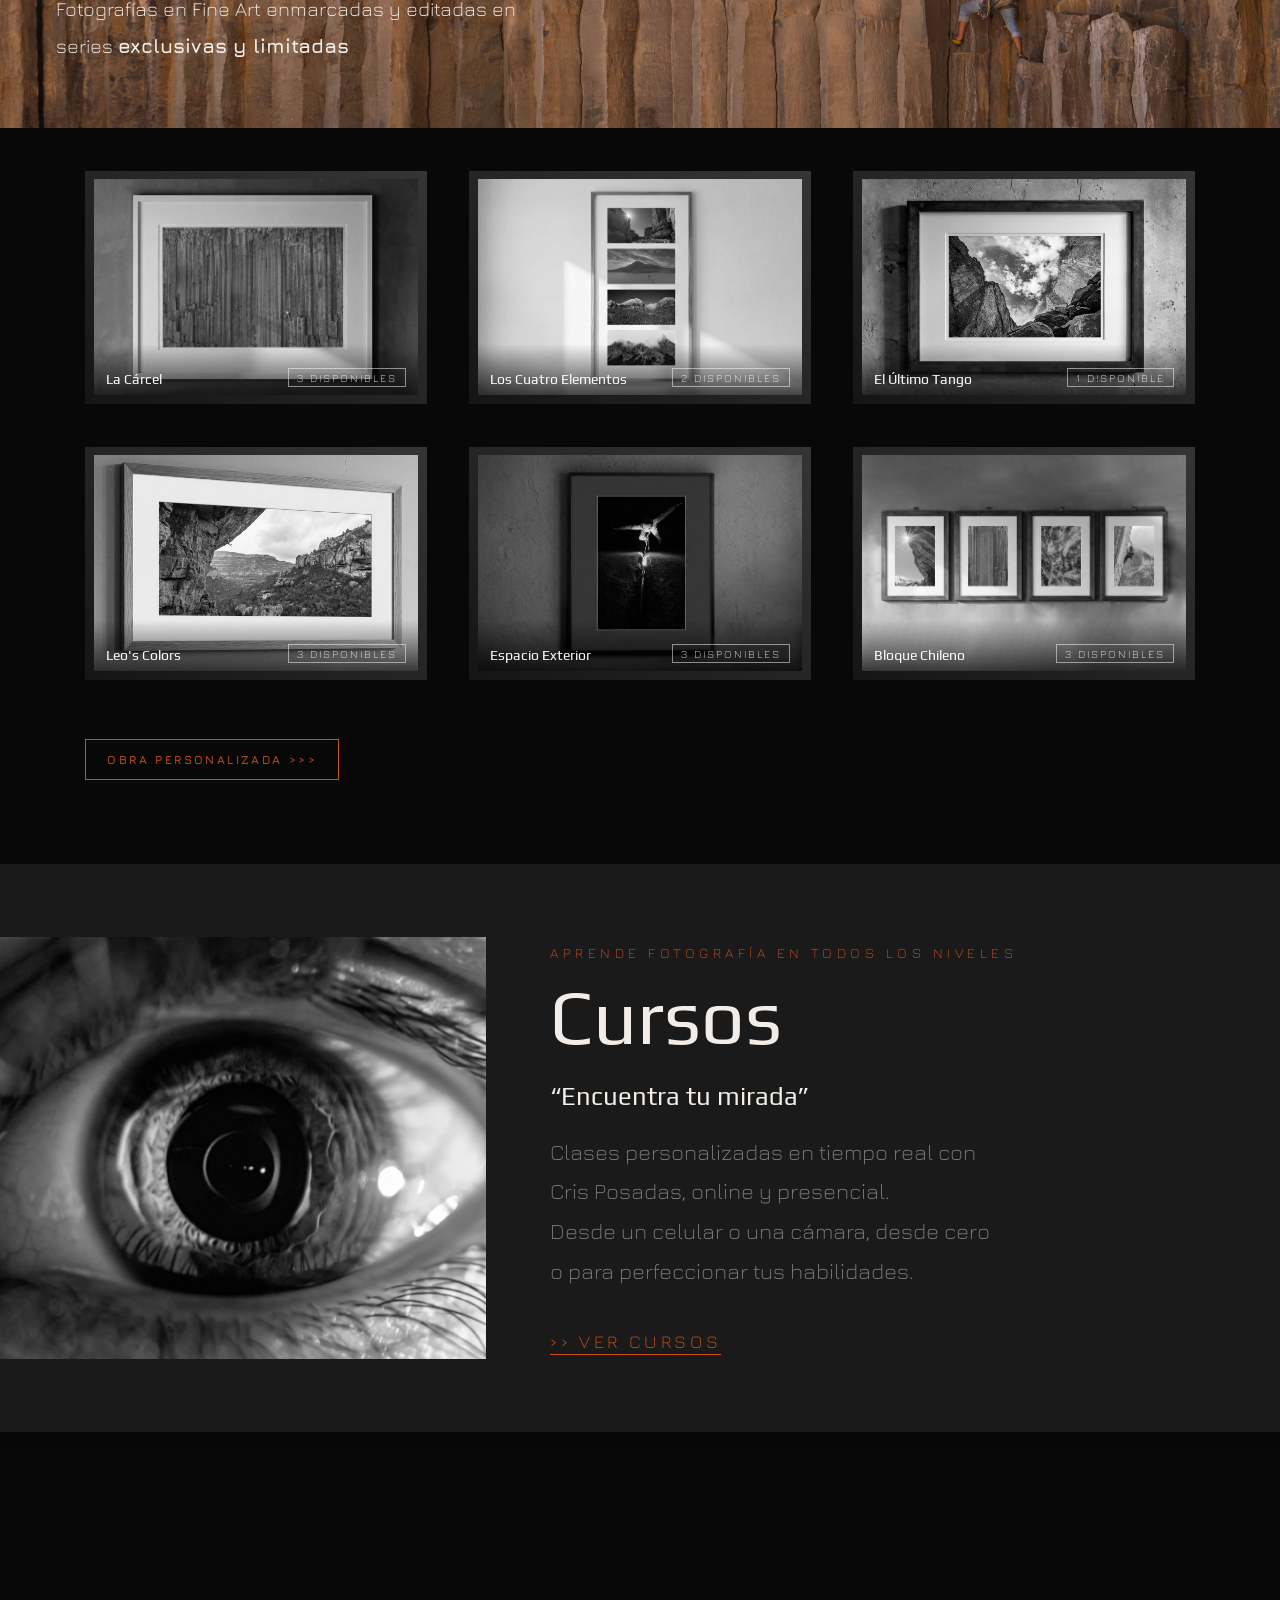
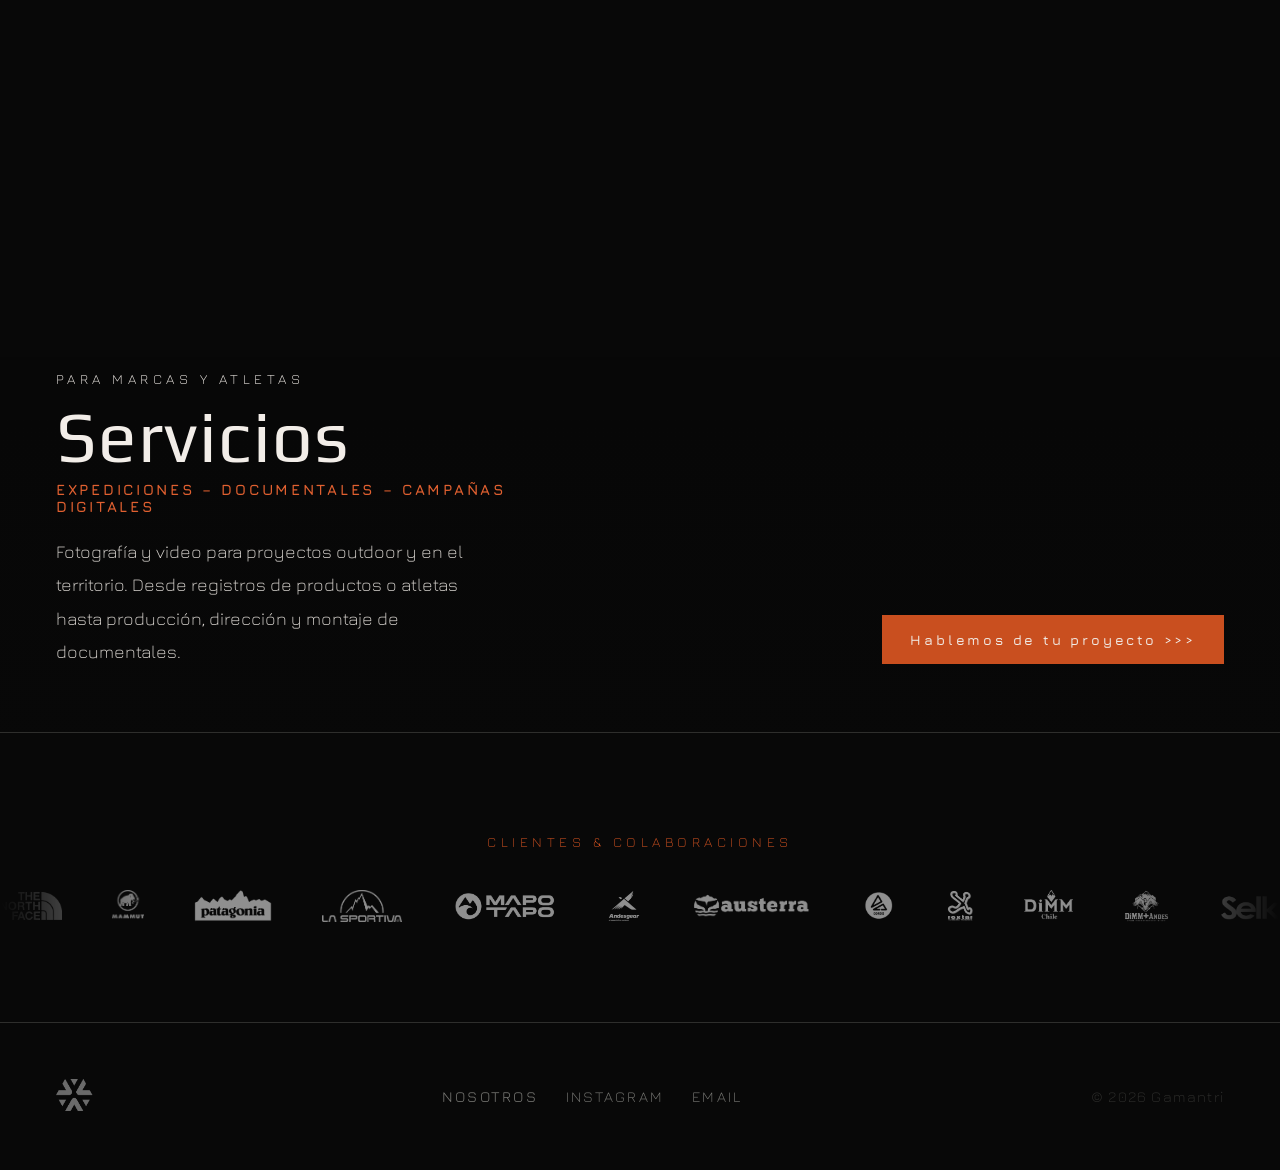
==== commit 5d22098c: "data: Llaima precio p1→450 USD y Leo's Colors reemplaza Era Leo en I·4" ====
--- a/index.html
+++ b/index.html
@@ -178,10 +178,10 @@
       <div class="obra-card" onclick="openObra(3)">
         <div class="obra-celda">
           <div class="obra-img-wrap">
-            <img class="obra-img-base" src="shared/assets/images/obras/I-Ga/O-Mu-Z (4).jpg" alt="Era Leo" />
-            <img class="obra-img-hover" src="shared/assets/images/obras/I-Ga/O-Mu-F (4).jpg" alt="Era Leo color" />
+            <img class="obra-img-base" src="shared/assets/images/obras/I-Ga/O-Mu-Z (4).jpg" alt="Leo's Colors" />
+            <img class="obra-img-hover" src="shared/assets/images/obras/I-Ga/O-Mu-F (4).jpg" alt="Leo's Colors color" />
             <div class="obra-label">
-              <div class="obra-card-title">Era Leo</div>
+              <div class="obra-card-title">Leo's Colors</div>
               <span class="obra-badge" data-es="3 disponibles" data-en="3 available">3 disponibles</span>
             </div>
           </div>
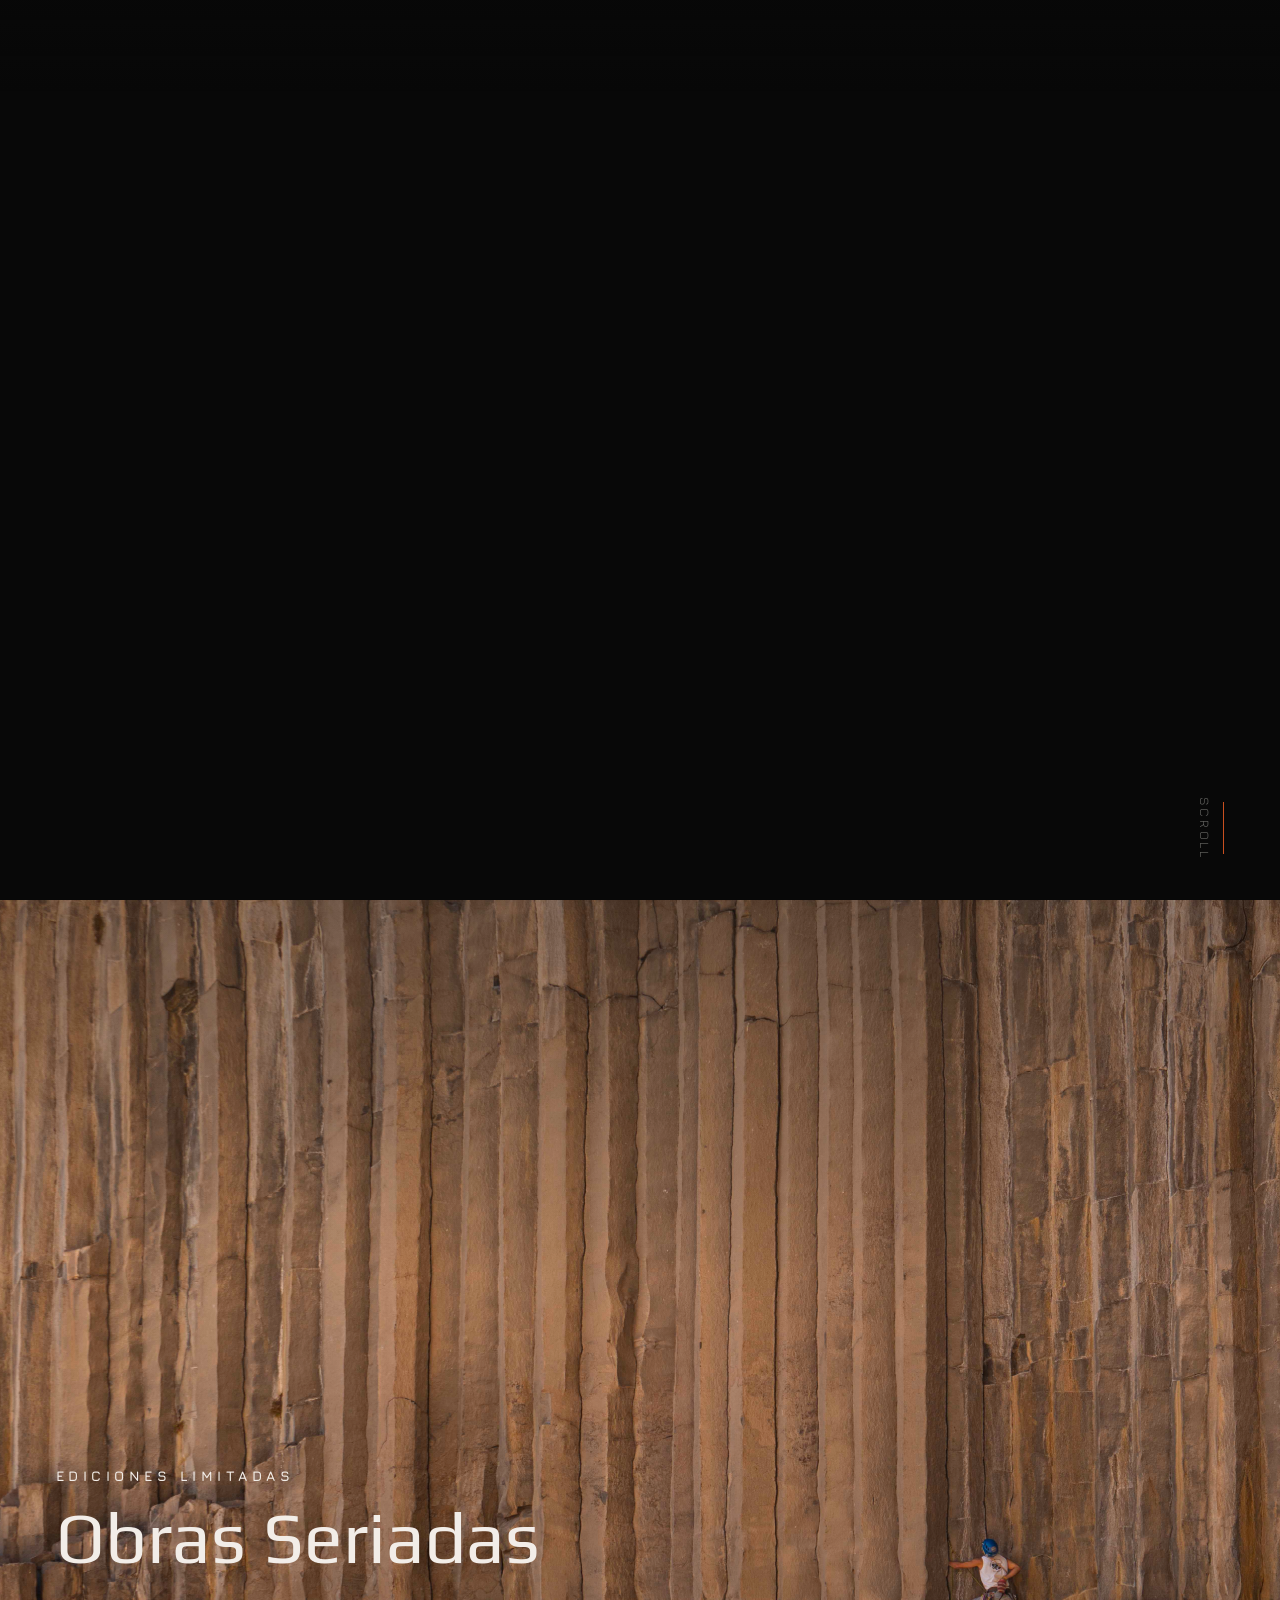
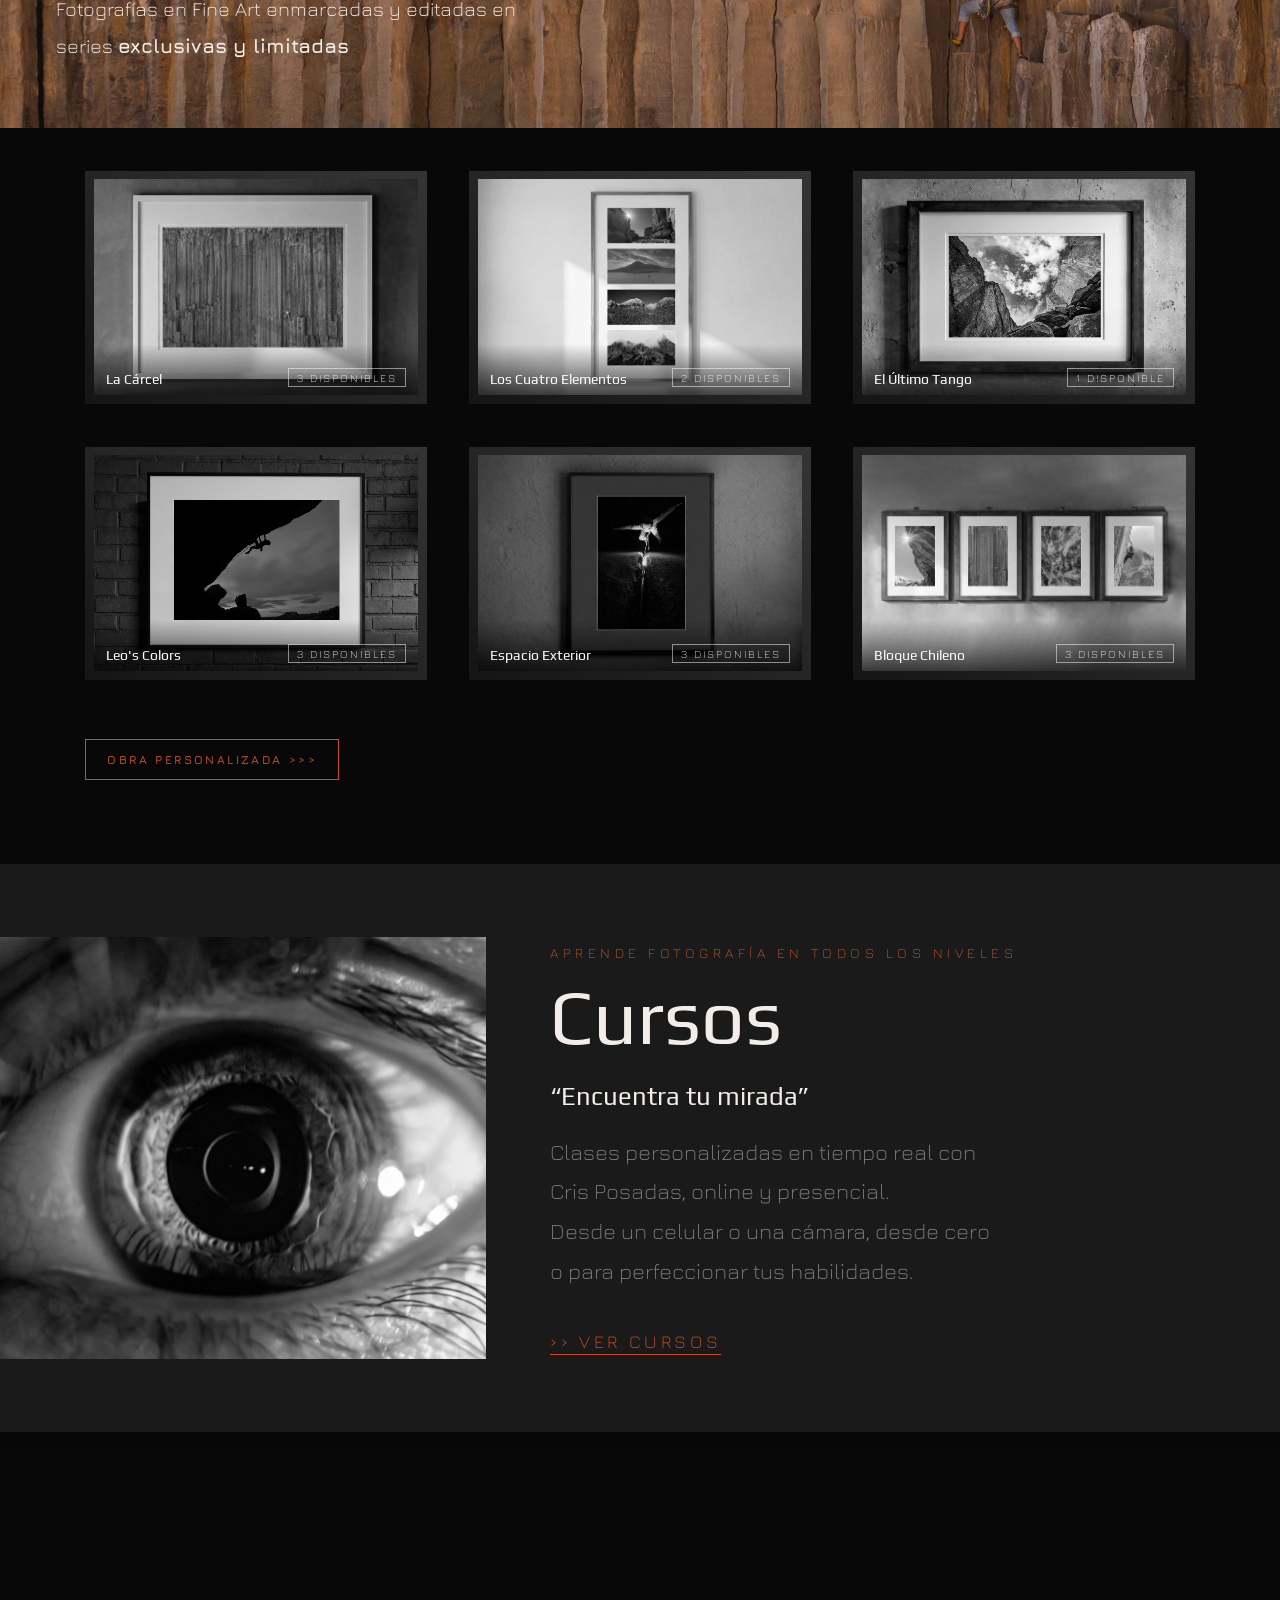
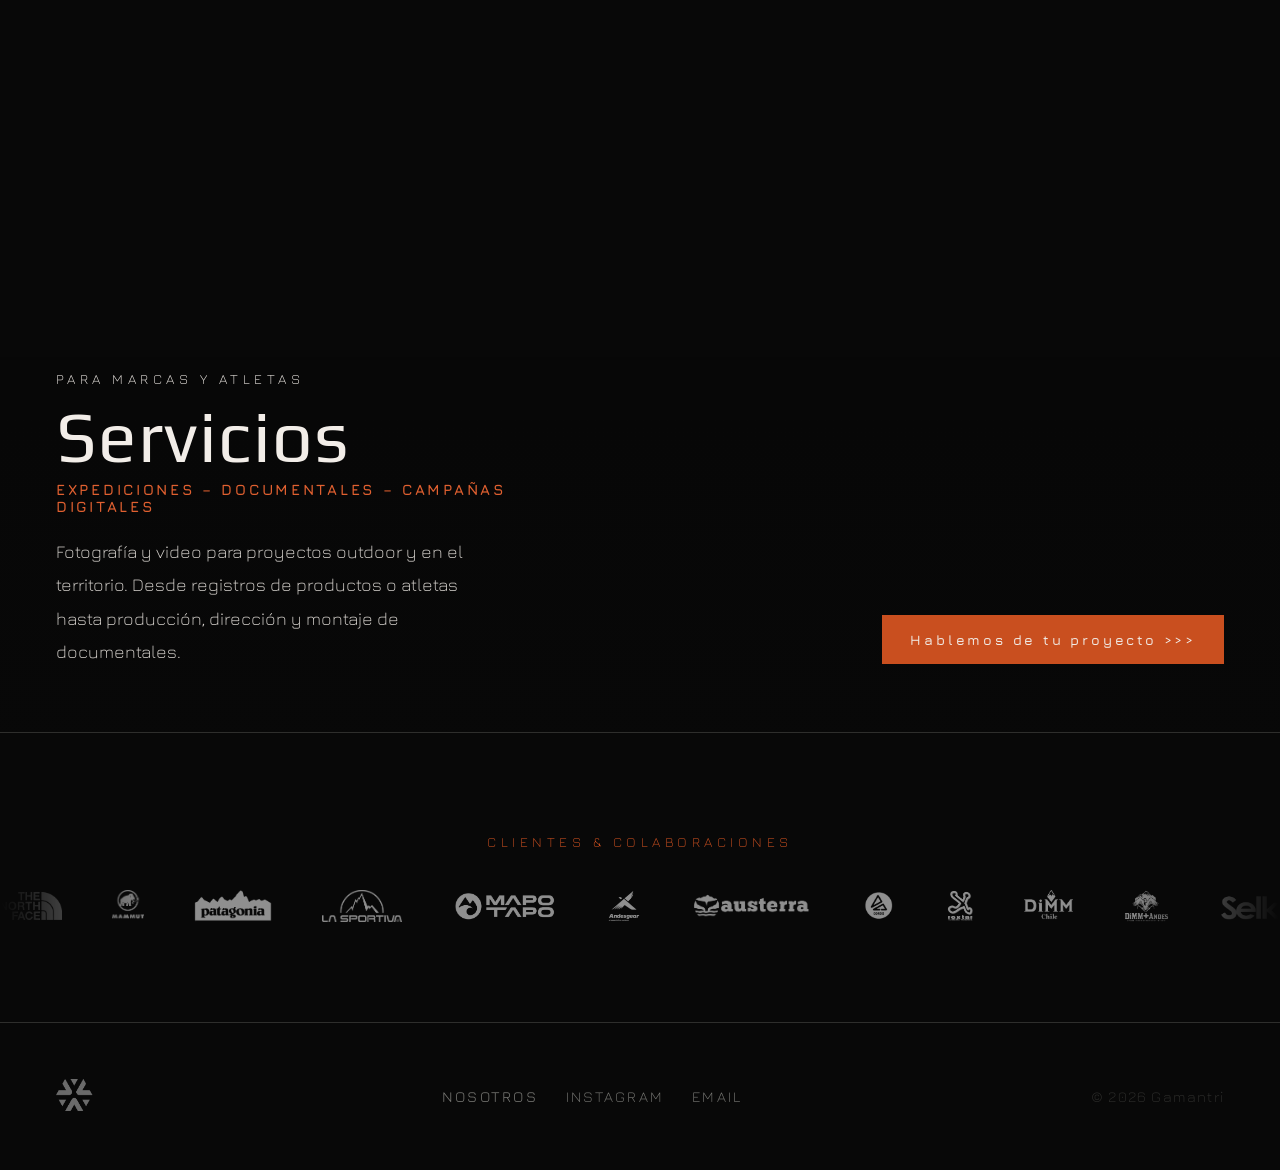
==== commit 777ec1ef: "fix: cache-bust imágenes I-Ga (4) con ?v=2 para Leo's Colors" ====
--- a/index.html
+++ b/index.html
@@ -178,8 +178,8 @@
       <div class="obra-card" onclick="openObra(3)">
         <div class="obra-celda">
           <div class="obra-img-wrap">
-            <img class="obra-img-base" src="shared/assets/images/obras/I-Ga/O-Mu-Z (4).jpg" alt="Leo's Colors" />
-            <img class="obra-img-hover" src="shared/assets/images/obras/I-Ga/O-Mu-F (4).jpg" alt="Leo's Colors color" />
+            <img class="obra-img-base" src="shared/assets/images/obras/I-Ga/O-Mu-Z (4).jpg?v=2" alt="Leo's Colors" />
+            <img class="obra-img-hover" src="shared/assets/images/obras/I-Ga/O-Mu-F (4).jpg?v=2" alt="Leo's Colors color" />
             <div class="obra-label">
               <div class="obra-card-title">Leo's Colors</div>
               <span class="obra-badge" data-es="3 disponibles" data-en="3 available">3 disponibles</span>
